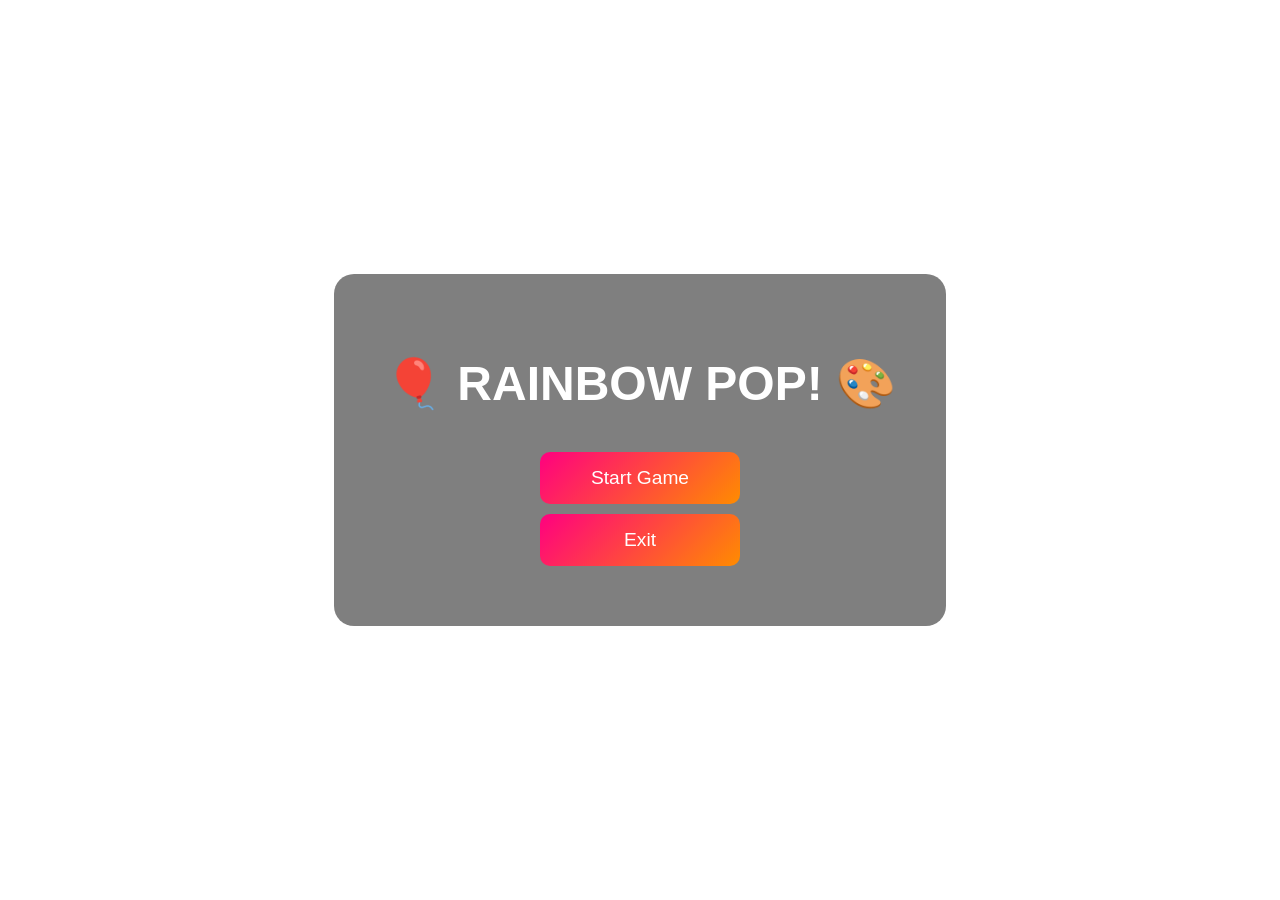
==== index.html @ 8dc9bf97 "Add files via upload" ====
<!DOCTYPE html>
<html lang="en">
<head>
  <meta charset="UTF-8" />
  <meta name="viewport" content="width=device-width, initial-scale=1.0" />
  <title>Color Pop Challenge</title>
  <link rel="stylesheet" href="style.css" />
</head>
<body class="start-screen">
  <div class="overlay">
    <h1 class="game-title">🎈 RAINBOW POP! 🎨</h1>
    <div class="menu-buttons">
      <button onclick="startGame()">Start Game</button>
      <button onclick="exitGame()">Exit</button>
    </div>
  </div>

  <script>
    function startGame() {
      window.location.href = "game.html";
    }

    function viewBadges() {
      alert("🏅 Badges will appear after you play and score high!");
    }

    function exitGame() {
      if (confirm("Are you sure you want to exit the game?")) {
        window.close();
      }
    }
    
  </script>
  
</body>
</html>
---- style.css ----
/* 🌈 Common styling */
body {
  margin: 0;
  font-family: "Poppins", sans-serif;
  overflow: hidden;
  color: #fff;
  text-align: center;
}

/* 🎬 Start Screen */
.start-screen {
  background: url('https://i.pinimg.com/1200x/9a/c0/93/9ac09338b93d418781ed61ff8503d5a9.jpg') center/cover no-repeat;
  height: 100vh;
  display: flex;
  justify-content: center;
  align-items: center;
}

.overlay {
  background: rgba(0, 0, 0, 0.5);
  padding: 50px;
  border-radius: 20px;
}

.game-title {
  font-size: 3em;
  margin-bottom: 40px;
}

.menu-buttons button {
  display: block;
  width: 200px;
  margin: 10px auto;
  padding: 15px;
  font-size: 1.2em;
  border: none;
  border-radius: 10px;
  background: linear-gradient(135deg, #ff0080, #ff8c00);
  color: #fff;
  cursor: pointer;
  transition: 0.3s;
}

.menu-buttons button:hover {
  transform: scale(1.1);
}

/* 🕹️ Game Screen */
.game-screen {
  background: linear-gradient(180deg, #b3ecff, #e6f7ff);
  height: 100vh;
  overflow: hidden;
}

.top-bar {
  display: flex;
  justify-content: space-between;
  padding: 15px 30px;
  font-size: 1.5em;
  color: #222;
}

#viewBadgesBtn {
  background: #ffcc00;
  padding: 10px 20px;
  border-radius: 12px;
  cursor: pointer;
  font-weight: bold;
}

#viewBadgesBtn:hover {
  background: #ffaa00;
}

#targetColor {
  margin-top: 20px;
  font-size: 2em;
  color: #444;
}

#balloonContainer {
  position: relative;
  height: 70vh;
  display: flex;
  flex-wrap: wrap;
  justify-content: center;
  align-items: flex-end;
  gap: 15px;
  padding: 20px;
}

.balloon {
  width: 60px;
  height: 80px;
  border-radius: 50% 50% 45% 45%;
  position: absolute;
  cursor: pointer;
  box-shadow: inset -6px -8px 12px rgba(0, 0, 0, 0.2),
              inset 6px 8px 12px rgba(255, 255, 255, 0.5),
              0 4px 8px rgba(0, 0, 0, 0.3);
  transition: transform 0.2s ease, opacity 0.2s ease;
}

/* When you hover — balloon stretches a little */
.balloon:hover {
  transform: scale(1.1);
}

/* 🎈 Small reflective highlight to give “shine” */
.balloon::before {
  content: "";
  position: absolute;
  top: 15%;
  left: 25%;
  width: 15px;
  height: 25px;
  background: rgba(255, 255, 255, 0.6);
  border-radius: 50%;
  filter: blur(1px);
}

/* 🎀 String at bottom of balloon */
.balloon::after {
  content: "";
  position: absolute;
  bottom: -20px;
  left: 50%;
  width: 2px;
  height: 25px;
  background: rgba(80, 80, 80, 0.6);
  transform: translateX(-50%);
}

/* 💨 Gentle floating animation */
@keyframes floaty {
  0% { transform: translateY(0) rotate(0deg); }
  50% { transform: translateY(-6px) rotate(1deg); }
  100% { transform: translateY(0) rotate(0deg); }
}
.balloon {
  animation: floaty 2.5s ease-in-out infinite;
}

/* 🧮 Score board */
#scoreBoard {
  position: absolute;
  bottom: 10px;
  left: 20px;
  font-size: 1.4em;
  color: #333;
}

#exitBtn {
  background: #ff4d4d;
  color: white;
  border: none;
  padding: 10px 20px;
  margin-top: 10px;
  border-radius: 10px;
  cursor: pointer;
}

#exitBtn:hover {
  background: #cc0000;
}

/* ⏳ Loading Screen */
.loading {
  display: none;
  position: absolute;
  inset: 0;
  background: rgba(255,255,255,0.8);
  color: #333;
  font-size: 2em;
  align-items: center;
  justify-content: center;
}
#timerContainer {
  width: 100%;
  height: 10px;
  background: #ddd;
  border-radius: 10px;
  overflow: hidden;
  margin-top: 10px;
}

#timerBar {
  width: 100%;
  height: 100%;
  background: linear-gradient(90deg, #4caf50, #81c784);
  border-radius: 10px;
}
.twist-flash {
  background-color: rgba(255, 0, 0, 0.1);
  transition: background-color 0.5s ease;
}
@keyframes pulse {
  0% { transform: scale(1); }
  50% { transform: scale(1.1); }
  100% { transform: scale(1); }
}

.balloon.low-left {
  animation: pulse 0.5s infinite;
  box-shadow: 0 0 8px 2px gold;
}
.balloon.pop {
  animation: pop 0.3s forwards;
}

@keyframes pop {
  0% { transform: scale(1); opacity: 1; }
  100% { transform: scale(1.6); opacity: 0; }
}
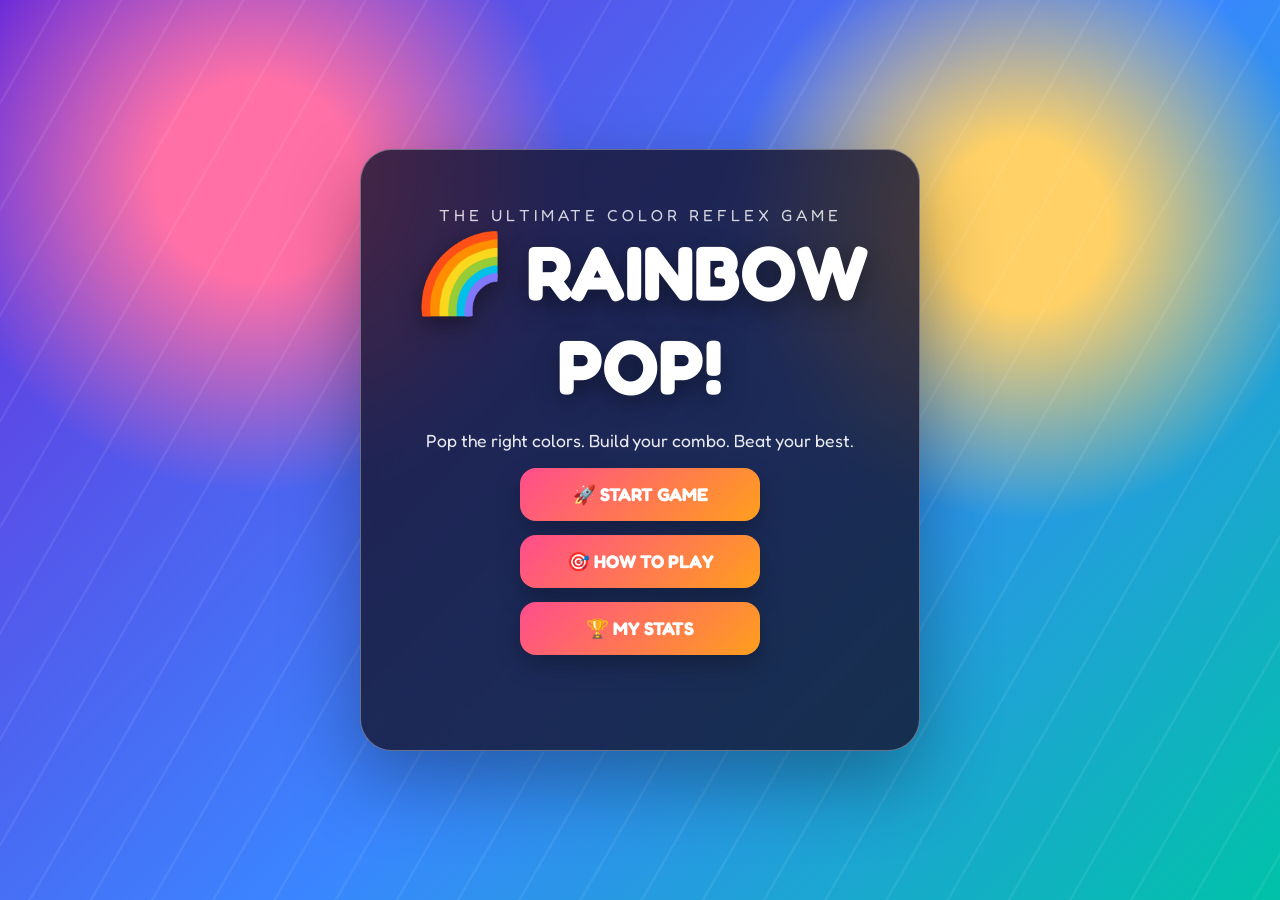
==== commit d80cc4b4: "Improve Rainbow Pop start screen and player stats" ====
--- a/index.html
+++ b/index.html
@@ -1,36 +1,27 @@
-<!DOCTYPE html>
-<html lang="en">
-<head>
-  <meta charset="UTF-8" />
-  <meta name="viewport" content="width=device-width, initial-scale=1.0" />
-  <title>Color Pop Challenge</title>
-  <link rel="stylesheet" href="style.css" />
-</head>
-<body class="start-screen">
-  <div class="overlay">
-    <h1 class="game-title">🎈 RAINBOW POP! 🎨</h1>
-    <div class="menu-buttons">
-      <button onclick="startGame()">Start Game</button>
-      <button onclick="exitGame()">Exit</button>
-    </div>
-  </div>
-
-  <script>
-    function startGame() {
-      window.location.href = "game.html";
-    }
-
-    function viewBadges() {
-      alert("🏅 Badges will appear after you play and score high!");
-    }
-
-    function exitGame() {
-      if (confirm("Are you sure you want to exit the game?")) {
-        window.close();
-      }
-    }
-    
-  </script>
-  
-</body>
-</html>
+<!DOCTYPE html>
+<html lang="en">
+<head>
+  <meta charset="UTF-8" />
+  <meta name="viewport" content="width=device-width, initial-scale=1.0" />
+  <title>Rainbow Pop — Color Challenge</title>
+  <link rel="stylesheet" href="style.css" />
+</head>
+<body class="start-screen">
+  <div class="overlay">
+    <div style="font-size:1rem;letter-spacing:4px;opacity:.8">THE ULTIMATE COLOR REFLEX GAME</div>
+    <h1 class="game-title">🌈 RAINBOW POP!</h1>
+    <p style="font-size:1.1rem;opacity:.9">Pop the right colors. Build your combo. Beat your best.</p>
+    <div class="menu-buttons">
+      <button onclick="startGame()">🚀 START GAME</button>
+      <button onclick="showHowToPlay()">🎯 HOW TO PLAY</button>
+      <button onclick="showStats()">🏆 MY STATS</button>
+    </div>
+    <div id="homeInfo" style="min-height:24px;margin-top:16px;opacity:.85"></div>
+  </div>
+  <script>
+    function startGame(){ window.location.href='game.html'; }
+    function showHowToPlay(){ document.getElementById('homeInfo').textContent='🎈 Pop only the target color • ❤️ 3 lives • 🔥 Build streaks • ⚡ Use power-ups • 🚀 Survive harder levels!'; }
+    function showStats(){ const score=localStorage.getItem('rainbowPopHighScore')||0; const badges=JSON.parse(localStorage.getItem('rainbowPopBadges')||'[]').length; document.getElementById('homeInfo').textContent=`🏆 Best Score: ${score}  •  🏅 Badges: ${badges}`; }
+  </script>
+</body>
+</html>
--- a/style.css
+++ b/style.css
@@ -1,214 +1,65 @@
-/* 🌈 Common styling */
-body {
-  margin: 0;
-  font-family: "Poppins", sans-serif;
-  overflow: hidden;
-  color: #fff;
-  text-align: center;
-}
-
-/* 🎬 Start Screen */
-.start-screen {
-  background: url('https://i.pinimg.com/1200x/9a/c0/93/9ac09338b93d418781ed61ff8503d5a9.jpg') center/cover no-repeat;
-  height: 100vh;
-  display: flex;
-  justify-content: center;
-  align-items: center;
-}
-
-.overlay {
-  background: rgba(0, 0, 0, 0.5);
-  padding: 50px;
-  border-radius: 20px;
-}
-
-.game-title {
-  font-size: 3em;
-  margin-bottom: 40px;
-}
-
-.menu-buttons button {
-  display: block;
-  width: 200px;
-  margin: 10px auto;
-  padding: 15px;
-  font-size: 1.2em;
-  border: none;
-  border-radius: 10px;
-  background: linear-gradient(135deg, #ff0080, #ff8c00);
-  color: #fff;
-  cursor: pointer;
-  transition: 0.3s;
-}
-
-.menu-buttons button:hover {
-  transform: scale(1.1);
-}
-
-/* 🕹️ Game Screen */
-.game-screen {
-  background: linear-gradient(180deg, #b3ecff, #e6f7ff);
-  height: 100vh;
-  overflow: hidden;
-}
-
-.top-bar {
-  display: flex;
-  justify-content: space-between;
-  padding: 15px 30px;
-  font-size: 1.5em;
-  color: #222;
-}
-
-#viewBadgesBtn {
-  background: #ffcc00;
-  padding: 10px 20px;
-  border-radius: 12px;
-  cursor: pointer;
-  font-weight: bold;
-}
-
-#viewBadgesBtn:hover {
-  background: #ffaa00;
-}
-
-#targetColor {
-  margin-top: 20px;
-  font-size: 2em;
-  color: #444;
-}
-
-#balloonContainer {
-  position: relative;
-  height: 70vh;
-  display: flex;
-  flex-wrap: wrap;
-  justify-content: center;
-  align-items: flex-end;
-  gap: 15px;
-  padding: 20px;
-}
-
-.balloon {
-  width: 60px;
-  height: 80px;
-  border-radius: 50% 50% 45% 45%;
-  position: absolute;
-  cursor: pointer;
-  box-shadow: inset -6px -8px 12px rgba(0, 0, 0, 0.2),
-              inset 6px 8px 12px rgba(255, 255, 255, 0.5),
-              0 4px 8px rgba(0, 0, 0, 0.3);
-  transition: transform 0.2s ease, opacity 0.2s ease;
-}
-
-/* When you hover — balloon stretches a little */
-.balloon:hover {
-  transform: scale(1.1);
-}
-
-/* 🎈 Small reflective highlight to give “shine” */
-.balloon::before {
-  content: "";
-  position: absolute;
-  top: 15%;
-  left: 25%;
-  width: 15px;
-  height: 25px;
-  background: rgba(255, 255, 255, 0.6);
-  border-radius: 50%;
-  filter: blur(1px);
-}
-
-/* 🎀 String at bottom of balloon */
-.balloon::after {
-  content: "";
-  position: absolute;
-  bottom: -20px;
-  left: 50%;
-  width: 2px;
-  height: 25px;
-  background: rgba(80, 80, 80, 0.6);
-  transform: translateX(-50%);
-}
-
-/* 💨 Gentle floating animation */
-@keyframes floaty {
-  0% { transform: translateY(0) rotate(0deg); }
-  50% { transform: translateY(-6px) rotate(1deg); }
-  100% { transform: translateY(0) rotate(0deg); }
-}
-.balloon {
-  animation: floaty 2.5s ease-in-out infinite;
-}
-
-/* 🧮 Score board */
-#scoreBoard {
-  position: absolute;
-  bottom: 10px;
-  left: 20px;
-  font-size: 1.4em;
-  color: #333;
-}
-
-#exitBtn {
-  background: #ff4d4d;
-  color: white;
-  border: none;
-  padding: 10px 20px;
-  margin-top: 10px;
-  border-radius: 10px;
-  cursor: pointer;
-}
-
-#exitBtn:hover {
-  background: #cc0000;
-}
-
-/* ⏳ Loading Screen */
-.loading {
-  display: none;
-  position: absolute;
-  inset: 0;
-  background: rgba(255,255,255,0.8);
-  color: #333;
-  font-size: 2em;
-  align-items: center;
-  justify-content: center;
-}
-#timerContainer {
-  width: 100%;
-  height: 10px;
-  background: #ddd;
-  border-radius: 10px;
-  overflow: hidden;
-  margin-top: 10px;
-}
-
-#timerBar {
-  width: 100%;
-  height: 100%;
-  background: linear-gradient(90deg, #4caf50, #81c784);
-  border-radius: 10px;
-}
-.twist-flash {
-  background-color: rgba(255, 0, 0, 0.1);
-  transition: background-color 0.5s ease;
-}
-@keyframes pulse {
-  0% { transform: scale(1); }
-  50% { transform: scale(1.1); }
-  100% { transform: scale(1); }
-}
-
-.balloon.low-left {
-  animation: pulse 0.5s infinite;
-  box-shadow: 0 0 8px 2px gold;
-}
-.balloon.pop {
-  animation: pop 0.3s forwards;
-}
-
-@keyframes pop {
-  0% { transform: scale(1); opacity: 1; }
-  100% { transform: scale(1.6); opacity: 0; }
-}
+@import url('https://fonts.googleapis.com/css2?family=Fredoka:wght@400;500;600;700&display=swap');
+
+* { box-sizing: border-box; }
+body { margin: 0; font-family: 'Fredoka', sans-serif; overflow: hidden; color: #fff; text-align: center; }
+button { font: inherit; border: 0; cursor: pointer; }
+
+.start-screen { min-height: 100vh; display: grid; place-items: center; background: radial-gradient(circle at 20% 20%, #ff70a6 0 8%, transparent 25%), radial-gradient(circle at 80% 25%, #ffd166 0 7%, transparent 24%), linear-gradient(135deg,#6c2bd9,#3a86ff 55%,#00c2a8); position: relative; }
+.start-screen::before { content:''; position:absolute; inset:0; background: repeating-linear-gradient(120deg,transparent 0 50px,#ffffff12 51px 53px); animation: drift 12s linear infinite; }
+.overlay { position:relative; z-index:1; width:min(92%,560px); padding:55px 35px; border:1px solid #ffffff55; border-radius:32px; background:#15132dcc; backdrop-filter:blur(18px); box-shadow:0 30px 80px #0005; }
+.game-title { font-size:clamp(2.5rem,8vw,4.8rem); margin:0 0 12px; text-shadow:0 8px 25px #0006; animation:bob 2s ease-in-out infinite; }
+.menu-buttons button { display:block; width:240px; margin:14px auto; padding:15px 22px; border-radius:16px; background:linear-gradient(135deg,#ff4d8d,#ff9f1c); color:white; font-weight:700; font-size:1.15rem; box-shadow:0 10px 25px #0004; transition:.2s; }
+.menu-buttons button:hover { transform:translateY(-4px) scale(1.03); box-shadow:0 16px 30px #0005; }
+
+.game-screen { min-height:100vh; background:radial-gradient(circle at 50% 110%,#fff5c8,#c9f7ff 45%,#9c8cff); position:relative; }
+.game-screen::before { content:''; position:absolute; inset:0; pointer-events:none; background:linear-gradient(115deg,#ffffff25 1px,transparent 1px); background-size:45px 45px; opacity:.35; }
+.top-bar { position:relative; z-index:3; display:flex; justify-content:space-between; gap:12px; padding:14px 18px; flex-wrap:wrap; }
+.hud-group { display:flex; gap:8px; align-items:center; }
+.hud-pill,.gold-btn,.icon-btn { background:#18152ddd; color:#fff; border:1px solid #ffffff2a; border-radius:14px; padding:9px 13px; box-shadow:0 8px 20px #0002; font-weight:600; }
+.gold-btn { background:linear-gradient(135deg,#ffd166,#ff9f1c); color:#402000; }
+.icon-btn { min-width:44px; }
+
+.challenge-panel { position:relative; z-index:2; width:min(92%,680px); margin:0 auto; padding:8px 18px 0; }
+.round-label { font-size:.8rem; letter-spacing:3px; color:#30255d; font-weight:700; }
+#targetColor { margin:4px 0 0; font-size:clamp(2rem,6vw,3.4rem); text-shadow:0 4px 12px #0002; transition:.2s; }
+#targetColor.trick { animation:trick .65s infinite alternate; }
+#challengeText { margin:2px 0 9px; color:#342c62; font-weight:500; }
+#timerContainer { height:12px; background:#ffffff99; border-radius:99px; overflow:hidden; box-shadow:inset 0 2px 5px #0002; }
+#timerBar { width:100%; height:100%; border-radius:99px; background:linear-gradient(90deg,#20c997,#3a86ff,#9b5de5); transition:width .1s linear; }
+#timerContainer.danger #timerBar { background:linear-gradient(90deg,#ff4d6d,#ff9f1c); }
+
+#balloonContainer { position:absolute; inset:175px 0 80px; overflow:hidden; z-index:1; }
+.balloon { position:absolute; width:clamp(46px,7vw,70px); aspect-ratio:.78; border-radius:50% 50% 45% 45%; box-shadow:inset -8px -10px 15px #0003,inset 8px 8px 15px #fff7,0 7px 15px #0003; transition:.16s; animation:float 2.6s ease-in-out infinite; }
+.balloon::before { content:''; position:absolute; width:15px; height:27px; left:20%; top:12%; border-radius:50%; background:#fff9; transform:rotate(25deg); }
+.balloon::after { content:''; position:absolute; width:2px; height:25px; left:50%; bottom:-22px; background:#5558; }
+.balloon:hover { transform:scale(1.13) rotate(-3deg); }
+.balloon.popped { animation:pop .22s forwards; pointer-events:none; }
+.balloon.wrong { filter:grayscale(.7); }
+.balloon.shake { animation:shake .35s; }
+
+.powerup-bar { position:absolute; z-index:4; bottom:13px; left:50%; transform:translateX(-50%); display:flex; gap:8px; }
+.power-btn { padding:9px 12px; border-radius:13px; background:#18152ddd; color:white; border:1px solid #ffffff2a; box-shadow:0 7px 18px #0003; }
+.power-btn:hover { transform:translateY(-2px); }
+.toast { position:fixed; z-index:20; top:18%; left:50%; transform:translate(-50%,-20px) scale(.9); opacity:0; pointer-events:none; padding:12px 20px; border-radius:18px; background:#17142eea; box-shadow:0 12px 30px #0004; transition:.25s; font-weight:700; }
+.toast.show { opacity:1; transform:translate(-50%,0) scale(1); }
+.toast.good,.toast.level { border:1px solid #20c997; }.toast.bad { border:1px solid #ff4d6d; }.toast.badge { border:1px solid #ffd166; }
+
+.modal { position:fixed; z-index:30; inset:0; display:grid; place-items:center; background:#09051a99; backdrop-filter:blur(8px); }
+.hidden { display:none; }
+.modal-card { width:min(90%,430px); padding:30px; border-radius:28px; background:#19152df5; border:1px solid #ffffff25; box-shadow:0 30px 80px #0007; }
+.modal-card h2 { font-size:2rem; margin-top:0; }
+.modal-card button { width:100%; margin:7px 0; padding:13px; border-radius:14px; background:linear-gradient(135deg,#ff4d8d,#9b5de5); color:white; font-weight:700; }
+.modal-card .secondary-btn { background:#ffffff18; }
+.result-emoji { font-size:3rem; }.result-grid { display:grid; grid-template-columns:repeat(3,1fr); gap:8px; margin:20px 0; }.result-grid div { background:#ffffff10; border-radius:14px; padding:12px 5px; }.result-grid span,.result-grid strong { display:block; }.result-grid span { font-size:.75rem; color:#bbb; }.result-grid strong { font-size:1.5rem; margin-top:4px; }
+.loading { position:fixed; z-index:40; inset:0; display:flex; align-items:center; justify-content:center; background:#111027f2; color:white; font-size:2rem; }
+.particle { position:fixed; z-index:50; width:9px; height:9px; border-radius:50%; pointer-events:none; animation:particle .6s ease-out forwards; }
+
+@keyframes float { 0%,100%{transform:translateY(0) rotate(-1deg)}50%{transform:translateY(-10px) rotate(2deg)} }
+@keyframes pop { to{transform:scale(1.8) rotate(20deg);opacity:0} }
+@keyframes particle { to{transform:translate(var(--dx),var(--dy)) scale(0);opacity:0} }
+@keyframes shake { 25%{transform:translateX(-7px)}50%{transform:translateX(7px)}75%{transform:translateX(-4px)} }
+@keyframes trick { from{transform:scale(1)}to{transform:scale(1.04) rotate(-1deg)} }
+@keyframes bob { 50%{transform:translateY(-8px)} }
+@keyframes drift { to{background-position:300px 300px} }
+
+@media(max-width:650px){ .top-bar{padding:9px}.hud-pill{padding:7px 9px;font-size:.85rem}.gold-btn{display:none} #balloonContainer{inset:165px 0 85px}.powerup-bar{width:96%;justify-content:center}.power-btn{font-size:.75rem;padding:8px 9px}.challenge-panel{padding-top:0} }
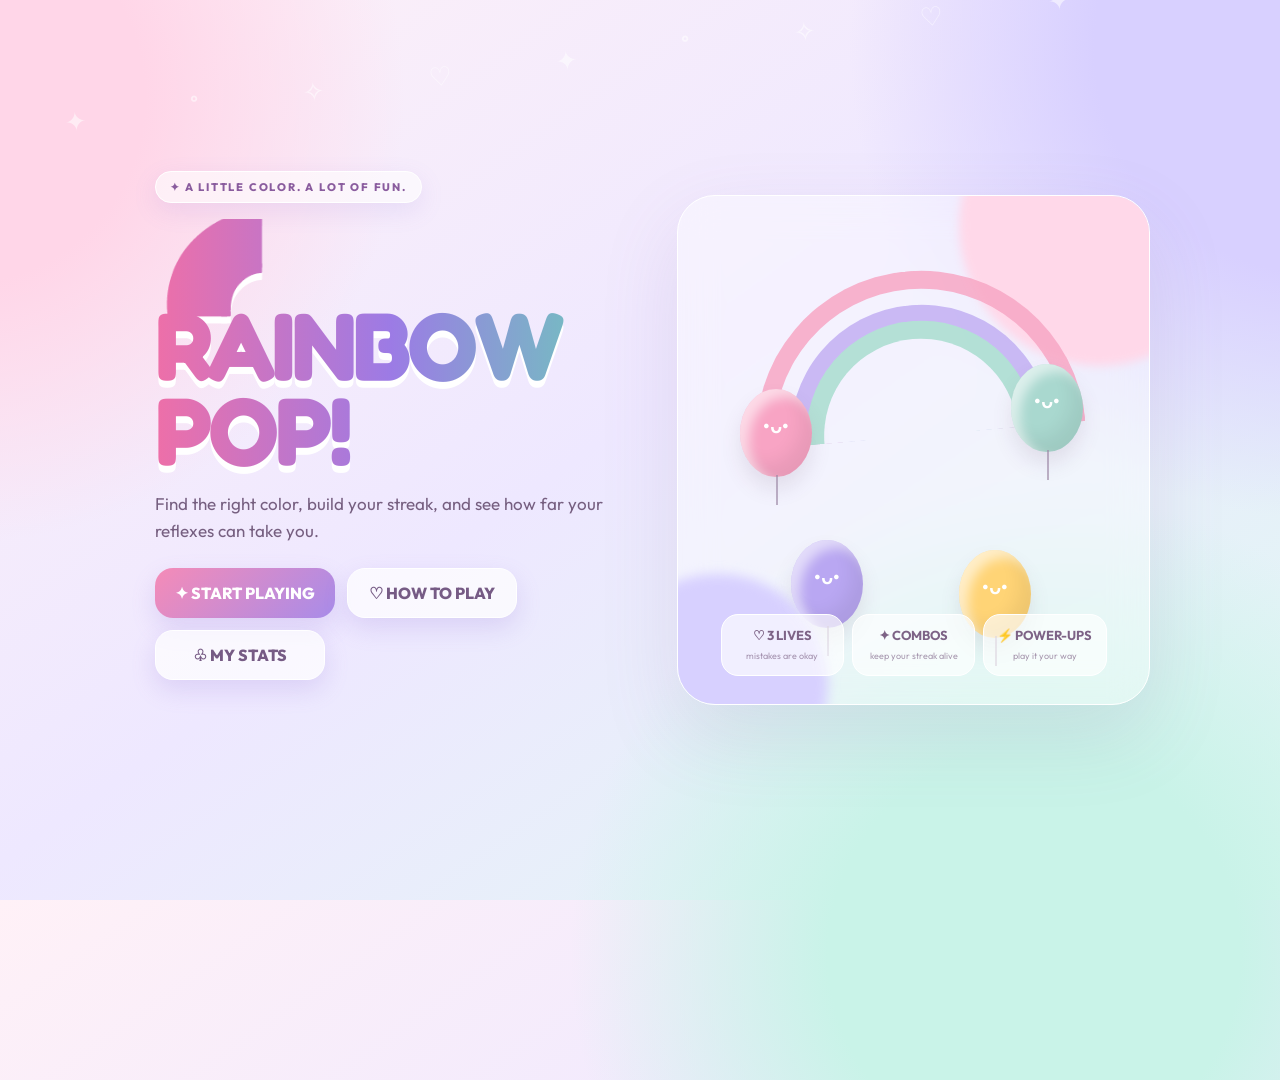
==== commit 43726fcd: "Create polished cute modern Rainbow Pop home page" ====
--- a/index.html
+++ b/index.html
@@ -1,27 +1 @@
-<!DOCTYPE html>
-<html lang="en">
-<head>
-  <meta charset="UTF-8" />
-  <meta name="viewport" content="width=device-width, initial-scale=1.0" />
-  <title>Rainbow Pop — Color Challenge</title>
-  <link rel="stylesheet" href="style.css" />
-</head>
-<body class="start-screen">
-  <div class="overlay">
-    <div style="font-size:1rem;letter-spacing:4px;opacity:.8">THE ULTIMATE COLOR REFLEX GAME</div>
-    <h1 class="game-title">🌈 RAINBOW POP!</h1>
-    <p style="font-size:1.1rem;opacity:.9">Pop the right colors. Build your combo. Beat your best.</p>
-    <div class="menu-buttons">
-      <button onclick="startGame()">🚀 START GAME</button>
-      <button onclick="showHowToPlay()">🎯 HOW TO PLAY</button>
-      <button onclick="showStats()">🏆 MY STATS</button>
-    </div>
-    <div id="homeInfo" style="min-height:24px;margin-top:16px;opacity:.85"></div>
-  </div>
-  <script>
-    function startGame(){ window.location.href='game.html'; }
-    function showHowToPlay(){ document.getElementById('homeInfo').textContent='🎈 Pop only the target color • ❤️ 3 lives • 🔥 Build streaks • ⚡ Use power-ups • 🚀 Survive harder levels!'; }
-    function showStats(){ const score=localStorage.getItem('rainbowPopHighScore')||0; const badges=JSON.parse(localStorage.getItem('rainbowPopBadges')||'[]').length; document.getElementById('homeInfo').textContent=`🏆 Best Score: ${score}  •  🏅 Badges: ${badges}`; }
-  </script>
-</body>
-</html>
+<!DOCTYPE html><html lang="en"><head><meta charset="UTF-8"><meta name="viewport" content="width=device-width,initial-scale=1.0"><meta name="theme-color" content="#f58bb7"><title>Rainbow Pop — Color Challenge</title><link rel="stylesheet" href="style.css?v=6"></head><body class="start-screen"><div class="home-shell"><section class="home-copy"><div class="eyebrow">✦ A LITTLE COLOR. A LOT OF FUN.</div><h1 class="game-title">🌈<br>RAINBOW<br>POP!</h1><p>Find the right color, build your streak, and see how far your reflexes can take you.</p><div class="home-buttons"><button class="primary-home" onclick="startGame()">✦ START PLAYING</button><button class="soft-home" onclick="showHowToPlay()">♡ HOW TO PLAY</button><button class="soft-home" onclick="showStats()">♧ MY STATS</button></div><div id="homeInfo" class="home-info"></div></section><section class="home-card" aria-label="Rainbow Pop preview"><div class="rainbow-arc"></div><div class="cute-balloon b1"></div><div class="cute-balloon b2"></div><div class="cute-balloon b3"></div><div class="cute-balloon b4"></div><div class="home-feature"><div class="feature"><strong>♡ 3 LIVES</strong><span>mistakes are okay</span></div><div class="feature"><strong>✦ COMBOS</strong><span>keep your streak alive</span></div><div class="feature"><strong>⚡ POWER-UPS</strong><span>play it your way</span></div></div></section></div><script>function startGame(){window.location.href='game.html'}function showHowToPlay(){document.getElementById('homeInfo').textContent='🎈 Pop only the target color • ❤️ You have 3 lives • 🔥 Build combos • ⚡ Save power-ups for tricky rounds • ⏱️ The pace starts gentle and gets harder.'}function showStats(){const score=localStorage.getItem('rainbowPopHighScore')||0;const badges=JSON.parse(localStorage.getItem('rainbowPopBadges')||'[]').length;document.getElementById('homeInfo').textContent=`✦ Best score ${score}  •  🏅 ${badges} badge${badges===1?'':'s'} unlocked`}</script></body></html>
--- a/style.css
+++ b/style.css
@@ -1,65 +1,12 @@
-@import url('https://fonts.googleapis.com/css2?family=Fredoka:wght@400;500;600;700&display=swap');
-
-* { box-sizing: border-box; }
-body { margin: 0; font-family: 'Fredoka', sans-serif; overflow: hidden; color: #fff; text-align: center; }
-button { font: inherit; border: 0; cursor: pointer; }
-
-.start-screen { min-height: 100vh; display: grid; place-items: center; background: radial-gradient(circle at 20% 20%, #ff70a6 0 8%, transparent 25%), radial-gradient(circle at 80% 25%, #ffd166 0 7%, transparent 24%), linear-gradient(135deg,#6c2bd9,#3a86ff 55%,#00c2a8); position: relative; }
-.start-screen::before { content:''; position:absolute; inset:0; background: repeating-linear-gradient(120deg,transparent 0 50px,#ffffff12 51px 53px); animation: drift 12s linear infinite; }
-.overlay { position:relative; z-index:1; width:min(92%,560px); padding:55px 35px; border:1px solid #ffffff55; border-radius:32px; background:#15132dcc; backdrop-filter:blur(18px); box-shadow:0 30px 80px #0005; }
-.game-title { font-size:clamp(2.5rem,8vw,4.8rem); margin:0 0 12px; text-shadow:0 8px 25px #0006; animation:bob 2s ease-in-out infinite; }
-.menu-buttons button { display:block; width:240px; margin:14px auto; padding:15px 22px; border-radius:16px; background:linear-gradient(135deg,#ff4d8d,#ff9f1c); color:white; font-weight:700; font-size:1.15rem; box-shadow:0 10px 25px #0004; transition:.2s; }
-.menu-buttons button:hover { transform:translateY(-4px) scale(1.03); box-shadow:0 16px 30px #0005; }
-
-.game-screen { min-height:100vh; background:radial-gradient(circle at 50% 110%,#fff5c8,#c9f7ff 45%,#9c8cff); position:relative; }
-.game-screen::before { content:''; position:absolute; inset:0; pointer-events:none; background:linear-gradient(115deg,#ffffff25 1px,transparent 1px); background-size:45px 45px; opacity:.35; }
-.top-bar { position:relative; z-index:3; display:flex; justify-content:space-between; gap:12px; padding:14px 18px; flex-wrap:wrap; }
-.hud-group { display:flex; gap:8px; align-items:center; }
-.hud-pill,.gold-btn,.icon-btn { background:#18152ddd; color:#fff; border:1px solid #ffffff2a; border-radius:14px; padding:9px 13px; box-shadow:0 8px 20px #0002; font-weight:600; }
-.gold-btn { background:linear-gradient(135deg,#ffd166,#ff9f1c); color:#402000; }
-.icon-btn { min-width:44px; }
-
-.challenge-panel { position:relative; z-index:2; width:min(92%,680px); margin:0 auto; padding:8px 18px 0; }
-.round-label { font-size:.8rem; letter-spacing:3px; color:#30255d; font-weight:700; }
-#targetColor { margin:4px 0 0; font-size:clamp(2rem,6vw,3.4rem); text-shadow:0 4px 12px #0002; transition:.2s; }
-#targetColor.trick { animation:trick .65s infinite alternate; }
-#challengeText { margin:2px 0 9px; color:#342c62; font-weight:500; }
-#timerContainer { height:12px; background:#ffffff99; border-radius:99px; overflow:hidden; box-shadow:inset 0 2px 5px #0002; }
-#timerBar { width:100%; height:100%; border-radius:99px; background:linear-gradient(90deg,#20c997,#3a86ff,#9b5de5); transition:width .1s linear; }
-#timerContainer.danger #timerBar { background:linear-gradient(90deg,#ff4d6d,#ff9f1c); }
-
-#balloonContainer { position:absolute; inset:175px 0 80px; overflow:hidden; z-index:1; }
-.balloon { position:absolute; width:clamp(46px,7vw,70px); aspect-ratio:.78; border-radius:50% 50% 45% 45%; box-shadow:inset -8px -10px 15px #0003,inset 8px 8px 15px #fff7,0 7px 15px #0003; transition:.16s; animation:float 2.6s ease-in-out infinite; }
-.balloon::before { content:''; position:absolute; width:15px; height:27px; left:20%; top:12%; border-radius:50%; background:#fff9; transform:rotate(25deg); }
-.balloon::after { content:''; position:absolute; width:2px; height:25px; left:50%; bottom:-22px; background:#5558; }
-.balloon:hover { transform:scale(1.13) rotate(-3deg); }
-.balloon.popped { animation:pop .22s forwards; pointer-events:none; }
-.balloon.wrong { filter:grayscale(.7); }
-.balloon.shake { animation:shake .35s; }
-
-.powerup-bar { position:absolute; z-index:4; bottom:13px; left:50%; transform:translateX(-50%); display:flex; gap:8px; }
-.power-btn { padding:9px 12px; border-radius:13px; background:#18152ddd; color:white; border:1px solid #ffffff2a; box-shadow:0 7px 18px #0003; }
-.power-btn:hover { transform:translateY(-2px); }
-.toast { position:fixed; z-index:20; top:18%; left:50%; transform:translate(-50%,-20px) scale(.9); opacity:0; pointer-events:none; padding:12px 20px; border-radius:18px; background:#17142eea; box-shadow:0 12px 30px #0004; transition:.25s; font-weight:700; }
-.toast.show { opacity:1; transform:translate(-50%,0) scale(1); }
-.toast.good,.toast.level { border:1px solid #20c997; }.toast.bad { border:1px solid #ff4d6d; }.toast.badge { border:1px solid #ffd166; }
-
-.modal { position:fixed; z-index:30; inset:0; display:grid; place-items:center; background:#09051a99; backdrop-filter:blur(8px); }
-.hidden { display:none; }
-.modal-card { width:min(90%,430px); padding:30px; border-radius:28px; background:#19152df5; border:1px solid #ffffff25; box-shadow:0 30px 80px #0007; }
-.modal-card h2 { font-size:2rem; margin-top:0; }
-.modal-card button { width:100%; margin:7px 0; padding:13px; border-radius:14px; background:linear-gradient(135deg,#ff4d8d,#9b5de5); color:white; font-weight:700; }
-.modal-card .secondary-btn { background:#ffffff18; }
-.result-emoji { font-size:3rem; }.result-grid { display:grid; grid-template-columns:repeat(3,1fr); gap:8px; margin:20px 0; }.result-grid div { background:#ffffff10; border-radius:14px; padding:12px 5px; }.result-grid span,.result-grid strong { display:block; }.result-grid span { font-size:.75rem; color:#bbb; }.result-grid strong { font-size:1.5rem; margin-top:4px; }
-.loading { position:fixed; z-index:40; inset:0; display:flex; align-items:center; justify-content:center; background:#111027f2; color:white; font-size:2rem; }
-.particle { position:fixed; z-index:50; width:9px; height:9px; border-radius:50%; pointer-events:none; animation:particle .6s ease-out forwards; }
-
-@keyframes float { 0%,100%{transform:translateY(0) rotate(-1deg)}50%{transform:translateY(-10px) rotate(2deg)} }
-@keyframes pop { to{transform:scale(1.8) rotate(20deg);opacity:0} }
-@keyframes particle { to{transform:translate(var(--dx),var(--dy)) scale(0);opacity:0} }
-@keyframes shake { 25%{transform:translateX(-7px)}50%{transform:translateX(7px)}75%{transform:translateX(-4px)} }
-@keyframes trick { from{transform:scale(1)}to{transform:scale(1.04) rotate(-1deg)} }
-@keyframes bob { 50%{transform:translateY(-8px)} }
-@keyframes drift { to{background-position:300px 300px} }
-
-@media(max-width:650px){ .top-bar{padding:9px}.hud-pill{padding:7px 9px;font-size:.85rem}.gold-btn{display:none} #balloonContainer{inset:165px 0 85px}.powerup-bar{width:96%;justify-content:center}.power-btn{font-size:.75rem;padding:8px 9px}.challenge-panel{padding-top:0} }
+@import url('https://fonts.googleapis.com/css2?family=Fredoka:wght@400;500;600;700&family=Outfit:wght@400;500;600;700;800&display=swap');
+*{box-sizing:border-box} :root{--ink:#40234f;--pink:#f58bb7;--lav:#b8a7ff;--purple:#8f73d8;--gold:#f6c86b;--mint:#9fe3d1}body{margin:0;font-family:'Outfit',sans-serif;color:var(--ink);overflow:hidden;text-align:center}button{font:inherit;border:0;cursor:pointer}
+/* CUTE + MODERN HOME */
+.start-screen{min-height:100vh;position:relative;display:grid;place-items:center;overflow:hidden;background:linear-gradient(145deg,#fff1f7,#eee8ff 48%,#dff8f3)}.start-screen:before{content:'';position:absolute;inset:-20%;background:radial-gradient(circle at 12% 22%,#ffd6e8 0 10%,transparent 24%),radial-gradient(circle at 88% 18%,#d8d0ff 0 12%,transparent 25%),radial-gradient(circle at 72% 90%,#c9f3e8 0 12%,transparent 27%);animation:homeDrift 12s ease-in-out infinite alternate}.start-screen:after{content:'✦   ˚   ✧      ♡       ✦    ˚        ✧       ♡    ✦';position:absolute;inset:0;color:#fff;font-size:26px;letter-spacing:50px;line-height:110px;opacity:.55;transform:rotate(-7deg);animation:sparkleMove 16s linear infinite}.home-shell{position:relative;z-index:2;width:min(1080px,94vw);min-height:650px;display:grid;grid-template-columns:1.05fr .95fr;align-items:center;gap:25px;padding:30px}.home-copy{text-align:left;padding:25px}.eyebrow{display:inline-flex;padding:8px 14px;border:1px solid #fff;border-radius:99px;background:#ffffff99;box-shadow:0 8px 25px #8f73d822;color:#8a5c9e;font-size:11px;font-weight:800;letter-spacing:1.8px}.game-title{font:700 clamp(58px,8vw,96px) Fredoka;margin:16px 0 8px;line-height:.88;letter-spacing:-3px;background:linear-gradient(90deg,#ee6fa8,#9c7be5,#6bcdb9);-webkit-background-clip:text;background-clip:text;color:transparent;filter:drop-shadow(0 7px 0 #fff);animation:titleFloat 3s ease-in-out infinite}.home-copy>p{max-width:500px;font-size:17px;line-height:1.6;color:#765f80;margin:18px 0 24px}.home-buttons{display:flex;flex-wrap:wrap;gap:12px}.home-buttons button{min-width:170px;padding:14px 20px;border-radius:18px;font-weight:800;transition:.25s;box-shadow:0 10px 25px #8f73d833}.primary-home{background:linear-gradient(135deg,#f58bb7,#a88ce9);color:#fff}.soft-home{background:#ffffffb8;color:#765b85;border:1px solid #fff}.home-buttons button:hover{transform:translateY(-5px) scale(1.02);box-shadow:0 16px 30px #8f73d844}.home-info{min-height:34px;margin-top:15px;color:#8a6d92;font-size:12px}.home-card{position:relative;min-height:510px;border:1px solid #fff;border-radius:38px;background:#ffffff65;backdrop-filter:blur(18px);box-shadow:0 30px 80px #85659d22;overflow:hidden}.home-card:before{content:'';position:absolute;width:280px;height:280px;border-radius:50%;background:#ffd8e9;filter:blur(5px);top:-110px;right:-90px}.home-card:after{content:'';position:absolute;width:220px;height:220px;border-radius:50%;background:#d7d0ff;filter:blur(6px);bottom:-90px;left:-70px}.rainbow-arc{position:absolute;width:330px;height:165px;border:18px solid #f7a7c5;border-bottom:0;border-radius:330px 330px 0 0;left:50%;top:75px;transform:translateX(-50%) rotate(-5deg);opacity:.85}.rainbow-arc:before,.rainbow-arc:after{content:'';position:absolute;border:18px solid #c2b0f3;border-bottom:0;border-radius:330px 330px 0 0;inset:16px 16px 0}.rainbow-arc:after{border-color:#a8ddcf;inset:32px 32px 0}.cute-balloon{position:absolute;width:72px;height:88px;border-radius:52%;box-shadow:inset 9px 8px 12px #fff9,inset -10px -12px 18px #0001,0 12px 20px #6f557322;animation:balloonFloat 3s ease-in-out infinite}.cute-balloon:before{content:'•ᴗ•';position:absolute;left:50%;top:42%;transform:translate(-50%,-50%);font-size:19px;color:#fff;font-weight:700}.cute-balloon:after{content:'';position:absolute;left:50%;bottom:-28px;width:2px;height:30px;background:#9f8ca9aa}.b1{background:#f8a4c4;left:13%;top:38%;animation-delay:-.4s}.b2{background:#a9d8cf;right:14%;top:33%;animation-delay:-1.2s}.b3{background:#b9a7f2;left:24%;bottom:15%;animation-delay:-1.8s}.b4{background:#ffd476;right:25%;bottom:13%;animation-delay:-2.4s}.home-feature{position:absolute;z-index:2;bottom:28px;left:50%;transform:translateX(-50%);width:82%;display:grid;grid-template-columns:repeat(3,1fr);gap:8px}.feature{padding:12px 8px;border-radius:17px;background:#ffffffa8;border:1px solid #fff;color:#7d6386}.feature strong{display:block;font-size:13px}.feature span{font-size:9px;opacity:.65}
+/* GAME */
+.game-screen{height:100vh;min-height:650px;position:relative;background:linear-gradient(145deg,#fff2f7,#eee8ff 48%,#dff7f0);isolation:isolate}.game-screen:before{content:'';position:absolute;inset:0;z-index:-3;background:radial-gradient(circle at 8% 75%,#ffd4e6 0 12%,transparent 30%),radial-gradient(circle at 94% 65%,#d5d0ff 0 13%,transparent 30%),radial-gradient(circle at 52% 0,#fff 0 8%,transparent 30%)}.aurora{position:absolute;width:34vw;height:34vw;border-radius:50%;filter:blur(65px);opacity:.35;z-index:-2;animation:drift 10s ease-in-out infinite alternate}.aurora-a{background:#f5a1c6;left:-12vw;top:30vh}.aurora-b{background:#a99be9;right:-12vw;bottom:-15vh;animation-delay:-4s}.stars{position:absolute;inset:0;z-index:-1;opacity:.35;background-image:radial-gradient(#fff 1px,transparent 1px),radial-gradient(#fff 1px,transparent 1px);background-size:70px 70px,110px 110px;background-position:0 0,30px 40px}.top-bar{height:72px;display:flex;align-items:center;justify-content:space-between;gap:10px;padding:9px 18px;background:#ffffff70;backdrop-filter:blur(18px);border-bottom:1px solid #fff;box-shadow:0 8px 30px #73567b18;position:relative;z-index:10}.brand{display:flex;align-items:center;gap:9px;color:#6d4d78;text-align:left;min-width:190px}.brand-orb{width:43px;height:43px;display:grid;place-items:center;border-radius:15px;background:#fff;border:1px solid #fff;box-shadow:0 8px 20px #9d76b933;font-size:23px}.brand strong{display:block;font:700 17px Fredoka}.brand small{font-size:8px;letter-spacing:2px;color:#a07eaa}.hud-group,.hud-actions{display:flex;align-items:center;gap:7px}.hud-pill{min-width:70px;height:48px;padding:5px 10px;border:1px solid #fff;border-radius:15px;background:#ffffff8f;color:#6f5278;display:grid;grid-template-columns:auto 1fr;grid-template-rows:16px 18px;column-gap:6px;align-items:center;box-shadow:0 7px 20px #7b587b12}.hud-pill span{grid-row:1/3;font-size:20px}.hud-pill small{font-size:7px;letter-spacing:1.2px;opacity:.6;text-align:left}.hud-pill strong{font-size:16px;text-align:left;line-height:14px}.hud-pill em{font-style:normal;font-size:9px}.score-pill{border-color:#f6c86b88}.combo-pill,.lives-pill{border-color:#f58bb788}.best-pill{border-color:#b8a7ff88}.level-badge{height:48px;padding:6px 13px;border-radius:15px;background:#fff;color:#80558f;border:1px solid #fff;display:flex;flex-direction:column;justify-content:center}.level-badge span{font-size:7px;font-weight:800;letter-spacing:1px}.level-badge strong{font:700 19px Fredoka}.icon-btn,.gold-btn{height:44px;border-radius:14px;padding:0 12px;transition:.25s}.icon-btn{width:44px;background:#ffffff99;color:#77527f;border:1px solid #fff}.gold-btn{background:#fff2c7;color:#8a6230;font-weight:800;border:1px solid #fff0cf}.icon-btn:hover,.gold-btn:hover{transform:translateY(-3px) scale(1.03)}
+.challenge-panel{position:relative;z-index:5;width:min(640px,54vw);margin:13px auto 0;padding:11px 20px 12px;border:1px solid #fff;border-radius:24px;background:#ffffffd9;backdrop-filter:blur(18px);box-shadow:0 15px 45px #76557818,inset 0 1px #fff}.challenge-topline{display:flex;justify-content:space-between;align-items:center}.round-label{font-size:9px;font-weight:800;letter-spacing:2px;color:#91689c}.challenge-tag{padding:5px 10px;border-radius:99px;background:#f4edff;color:#8a6ac0;font-size:8px;font-weight:800;letter-spacing:1px}.challenge-panel h1{font:700 clamp(26px,3vw,40px) Fredoka;margin:3px 0 0;text-transform:uppercase;letter-spacing:1px;transition:.25s}.challenge-panel p{margin:1px 0 6px;color:#896f8f;font-size:11px}.objective-row{display:flex;justify-content:space-between;font-size:9px;font-weight:700;color:#a080a6;margin-bottom:3px}.objective-row strong{color:#8a6ac0}#timerContainer{position:relative;width:100%;height:9px;background:#f0eaf3;border-radius:99px;overflow:hidden;box-shadow:inset 0 2px 4px #0001}#timerBar{height:100%;width:100%;border-radius:99px;background:linear-gradient(90deg,#9fe3d1,#f6d879,#f5a4c3);box-shadow:0 0 12px #f5a4c366;transition:width .1s linear,background .3s}.timer-danger #timerBar{background:linear-gradient(90deg,#f59bb9,#ee719d)!important;box-shadow:0 0 14px #ef8aad!important}
+/* BALLOON ARENA STARTS BELOW THE CHALLENGE - NO COVERING */
+#balloonContainer{position:absolute;left:1.5%;right:1.5%;top:306px;bottom:98px;overflow:hidden;border-radius:32px;z-index:2}.balloon{width:56px;height:70px;border-radius:52% 52% 48% 48%;position:absolute;cursor:pointer;box-shadow:inset -7px -10px 14px #0002,inset 7px 8px 14px #fff9,0 9px 18px #74586b25;transition:transform .18s,filter .18s;animation:balloonFloat 3.2s ease-in-out infinite}.balloon:hover{transform:scale(1.16) rotate(-4deg);filter:brightness(1.06);z-index:5}.balloon:before{content:'';position:absolute;top:11%;left:21%;width:13px;height:24px;border-radius:50%;background:#fff9}.balloon:after{content:'';position:absolute;bottom:-21px;left:50%;width:2px;height:25px;background:#8e7c91aa;transform:translateX(-50%)}.balloon.pop{animation:pop .28s forwards!important;pointer-events:none}.balloon.wrong{animation:wrongHit .4s!important;filter:brightness(.8)}.bottom-dock{position:absolute;left:50%;bottom:10px;transform:translateX(-50%);z-index:8;width:min(610px,82vw);padding:7px 9px;border:1px solid #fff;border-radius:20px;background:#ffffffa6;backdrop-filter:blur(18px);box-shadow:0 12px 35px #7655781f}.powerup-label{color:#8b6a95;font-size:8px;font-weight:800;letter-spacing:2px;margin-bottom:5px}.powerup-bar{display:flex;gap:7px;justify-content:center}.power-btn{height:45px;flex:1;display:flex;align-items:center;gap:7px;padding:5px 9px;border-radius:13px;color:#75577f;text-align:left;background:#ffffffc4;border:1px solid #fff;transition:.2s}.power-btn:hover:not(:disabled){transform:translateY(-3px);box-shadow:0 8px 18px #85647c1c}.power-btn:disabled{opacity:.38;cursor:not-allowed}.power-btn b,.power-btn small{display:block}.power-btn b{font-size:9px}.power-btn small{font-size:7px;opacity:.55}.power-icon{font-size:20px}.power-btn>strong{margin-left:auto;background:#f7edf8;padding:4px 7px;border-radius:7px;font-size:10px}.toast{position:fixed;top:135px;left:50%;transform:translate(-50%,-18px) scale(.85);opacity:0;z-index:30;padding:10px 20px;border-radius:99px;color:#704d78;background:#fff;box-shadow:0 12px 35px #7655782a;border:1px solid #fff;pointer-events:none;font-weight:800;transition:.25s}.toast.show{opacity:1;transform:translate(-50%,0) scale(1)}.modal{position:fixed;inset:0;display:grid;place-items:center;background:#6d526d55;backdrop-filter:blur(12px);z-index:50}.modal.hidden{display:none}.modal-card{width:min(420px,88vw);padding:30px;border-radius:30px;text-align:center;color:#6c4f74;background:#fff9fcf5;border:1px solid #fff;box-shadow:0 30px 90px #76557838}.modal-icon,.result-emoji{font-size:52px}.modal-card h2{font:700 30px Fredoka;margin:5px 0;color:#81528d}.modal-card p{color:#9b7aa3}.modal-card button{display:block;width:100%;margin:9px 0;padding:13px;border-radius:14px;background:linear-gradient(135deg,#f58bb7,#9d87df);color:#fff;font-weight:800;transition:.2s}.modal-card button:hover{transform:translateY(-2px)}.modal-card .secondary-btn{background:#f5edf7;color:#805d88}.result-kicker{font-size:9px;letter-spacing:3px;color:#b087b8;font-weight:800}.game-over-card h2{font:700 36px Fredoka}.result-grid{display:grid;grid-template-columns:repeat(3,1fr);gap:8px;margin:18px 0}.result-grid div{padding:12px 5px;border-radius:14px;background:#fff;border:1px solid #f2e6f4}.result-grid span{display:block;font-size:8px;color:#a282aa}.result-grid strong{display:block;font-size:21px;margin-top:3px;color:#75527f}.result-badge{display:inline-block;margin-bottom:10px;padding:7px 12px;border-radius:99px;background:#fff0c9;color:#9b7032;font-size:10px;font-weight:800}.loading{position:fixed;inset:0;z-index:100;display:none;flex-direction:column;align-items:center;justify-content:center;background:linear-gradient(145deg,#fff0f7,#e9e2ff);color:#795583}.loader-orb{font-size:58px;animation:spinPop 1s infinite}.loading h2{font:700 30px Fredoka;margin:8px}.loading p{font-size:9px;letter-spacing:4px;opacity:.6}.loader-line{width:220px;height:5px;background:#ffffffaa;border-radius:9px;overflow:hidden}.loader-line i{display:block;width:35%;height:100%;background:linear-gradient(90deg,#f5a4c3,#a98be2,#9fe3d1);animation:loader 1s infinite}.particle{position:fixed;z-index:60;width:8px;height:8px;border-radius:50%;pointer-events:none;animation:particle .65s ease-out forwards}.combo-burst{position:fixed;left:50%;top:43%;z-index:35;pointer-events:none}.combo-word{font:700 46px Fredoka;color:#ef75a8;text-shadow:0 3px #fff,0 7px 20px #d776a755;animation:comboPop .75s ease-out forwards}.combo-word small{color:#8c70c7;text-shadow:none}
+@keyframes homeDrift{to{transform:scale(1.08) translate(2%,-2%)}}@keyframes sparkleMove{to{transform:translateY(-110px) rotate(-7deg)}}@keyframes titleFloat{50%{transform:translateY(-7px)}}@keyframes balloonFloat{0%,100%{transform:translateY(0) rotate(-1deg)}50%{transform:translateY(-8px) rotate(2deg)}}@keyframes pop{0%{transform:scale(1);opacity:1}70%{transform:scale(1.5);opacity:.65}100%{transform:scale(0);opacity:0}}@keyframes wrongHit{0%,100%{transform:translateX(0)}25%{transform:translateX(-9px)}75%{transform:translateX(9px)}}@keyframes particle{to{transform:translate(var(--dx),var(--dy)) scale(0);opacity:0}}@keyframes drift{to{transform:translate(6vw,-4vh) scale(1.1)}}@keyframes spinPop{50%{transform:rotate(10deg) scale(1.15)}}@keyframes loader{to{transform:translateX(190px)}}@keyframes comboPop{0%{transform:translate(-50%,20px) scale(.5);opacity:0}20%{opacity:1;transform:translate(-50%,0) scale(1.08)}100%{transform:translate(-50%,-85px) scale(1);opacity:0}}
+@media(max-width:900px){.home-shell{grid-template-columns:1fr;min-height:auto;padding:20px}.home-copy{text-align:center;padding:20px}.home-copy>p{margin-left:auto;margin-right:auto}.home-buttons{justify-content:center}.home-card{min-height:330px;max-width:620px;width:100%;margin:auto}.rainbow-arc{top:35px}.cute-balloon{transform:scale(.8)}.home-feature{bottom:16px}.brand{display:none}.top-bar{padding:9px 10px}.hud-pill{min-width:55px;padding:4px 7px}.hud-pill small{display:none}.hud-pill strong{font-size:14px}.level-badge{display:none}.gold-btn{font-size:10px;padding:0 9px}.challenge-panel{width:76vw}.bottom-dock{width:72vw}.power-btn b{font-size:8px}.power-btn small{display:none}}
+@media(max-width:600px){.game-screen{min-height:620px}.best-pill{display:none}.hud-group{gap:4px}.hud-actions{gap:4px}.gold-btn{width:70px;height:40px}.icon-btn{height:40px;width:40px}.challenge-panel{width:94vw;margin-top:9px;padding:8px 13px}.challenge-panel h1{font-size:29px}.challenge-panel p{font-size:9px}#balloonContainer{top:276px;bottom:102px}.balloon{width:48px;height:61px}.bottom-dock{width:96vw}.powerup-bar{gap:4px}.power-btn{padding:5px}.power-icon{font-size:17px}.power-btn>strong{padding:3px 5px}.game-title{font-size:58px}.home-card{min-height:310px}.home-feature{width:90%}.feature{padding:9px 4px}.feature strong{font-size:11px}.feature span{font-size:8px}}
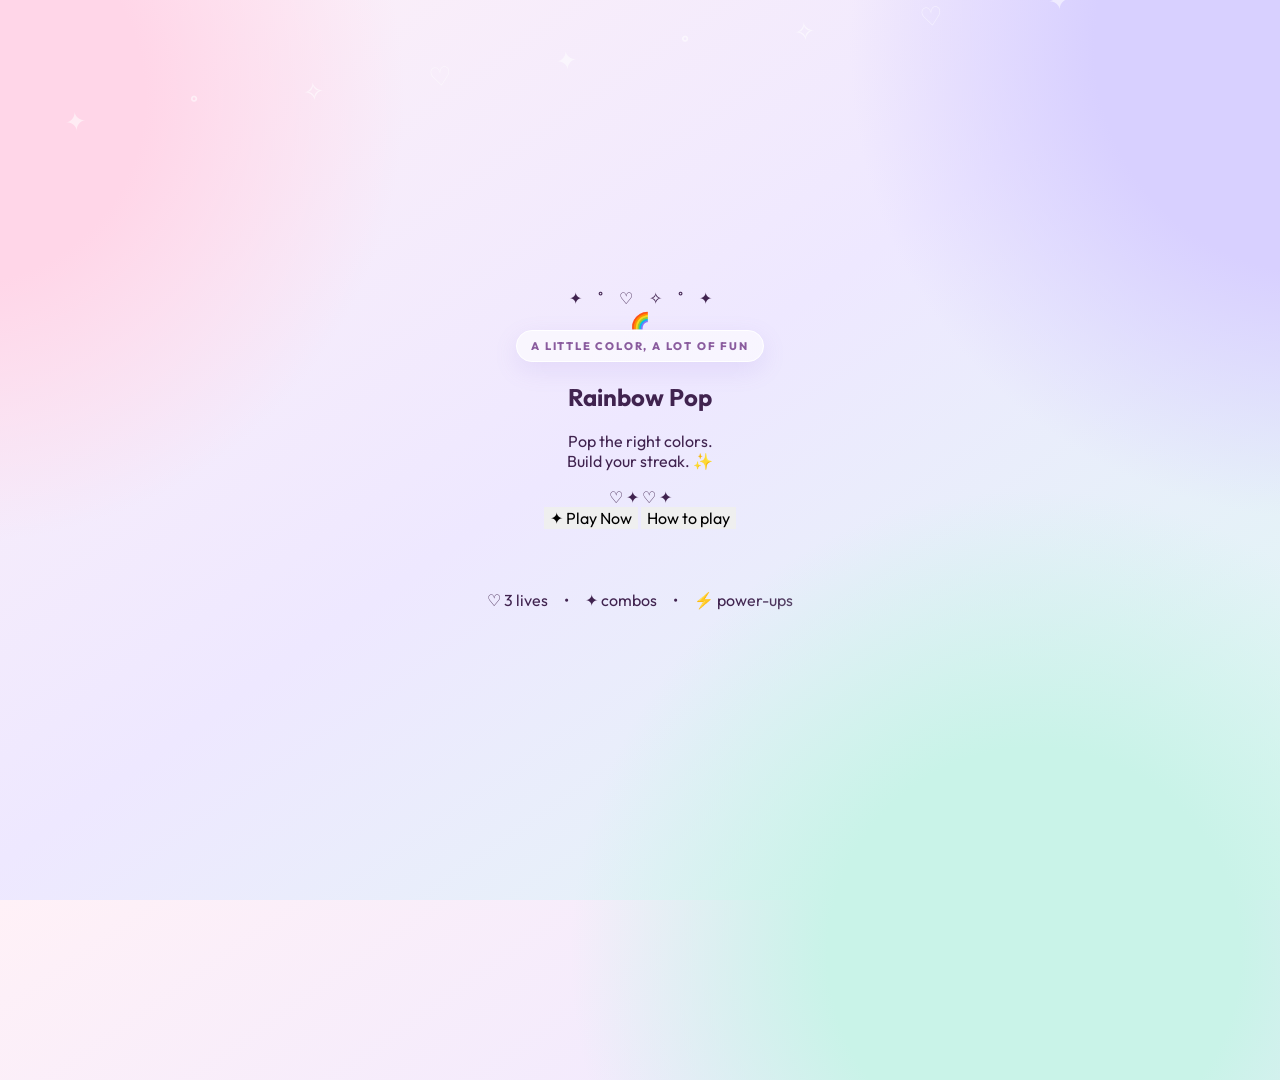
==== commit d13a7f63: "Simplify Rainbow Pop landing page into cute aesthetic design" ====
--- a/index.html
+++ b/index.html
@@ -1 +1,48 @@
-<!DOCTYPE html><html lang="en"><head><meta charset="UTF-8"><meta name="viewport" content="width=device-width,initial-scale=1.0"><meta name="theme-color" content="#f58bb7"><title>Rainbow Pop — Color Challenge</title><link rel="stylesheet" href="style.css?v=6"></head><body class="start-screen"><div class="home-shell"><section class="home-copy"><div class="eyebrow">✦ A LITTLE COLOR. A LOT OF FUN.</div><h1 class="game-title">🌈<br>RAINBOW<br>POP!</h1><p>Find the right color, build your streak, and see how far your reflexes can take you.</p><div class="home-buttons"><button class="primary-home" onclick="startGame()">✦ START PLAYING</button><button class="soft-home" onclick="showHowToPlay()">♡ HOW TO PLAY</button><button class="soft-home" onclick="showStats()">♧ MY STATS</button></div><div id="homeInfo" class="home-info"></div></section><section class="home-card" aria-label="Rainbow Pop preview"><div class="rainbow-arc"></div><div class="cute-balloon b1"></div><div class="cute-balloon b2"></div><div class="cute-balloon b3"></div><div class="cute-balloon b4"></div><div class="home-feature"><div class="feature"><strong>♡ 3 LIVES</strong><span>mistakes are okay</span></div><div class="feature"><strong>✦ COMBOS</strong><span>keep your streak alive</span></div><div class="feature"><strong>⚡ POWER-UPS</strong><span>play it your way</span></div></div></section></div><script>function startGame(){window.location.href='game.html'}function showHowToPlay(){document.getElementById('homeInfo').textContent='🎈 Pop only the target color • ❤️ You have 3 lives • 🔥 Build combos • ⚡ Save power-ups for tricky rounds • ⏱️ The pace starts gentle and gets harder.'}function showStats(){const score=localStorage.getItem('rainbowPopHighScore')||0;const badges=JSON.parse(localStorage.getItem('rainbowPopBadges')||'[]').length;document.getElementById('homeInfo').textContent=`✦ Best score ${score}  •  🏅 ${badges} badge${badges===1?'':'s'} unlocked`}</script></body></html>+<!DOCTYPE html>
+<html lang="en">
+<head>
+  <meta charset="UTF-8">
+  <meta name="viewport" content="width=device-width, initial-scale=1.0">
+  <meta name="theme-color" content="#f7d7e8">
+  <title>Rainbow Pop</title>
+  <link rel="stylesheet" href="style.css?v=7">
+</head>
+<body class="start-screen">
+  <main class="simple-home">
+    <div class="soft-glow glow-one"></div>
+    <div class="soft-glow glow-two"></div>
+    <div class="mini-sparkles">✦　˚　♡　✧　˚　✦</div>
+
+    <section class="welcome-card">
+      <div class="mini-rainbow">🌈</div>
+      <div class="eyebrow">A LITTLE COLOR, A LOT OF FUN</div>
+      <h1 class="simple-title">Rainbow Pop</h1>
+      <p class="simple-subtitle">Pop the right colors.<br>Build your streak. ✨</p>
+
+      <div class="simple-preview">
+        <span class="preview-balloon pb-pink">♡</span>
+        <span class="preview-balloon pb-lav">✦</span>
+        <span class="preview-balloon pb-mint">♡</span>
+        <span class="preview-balloon pb-yellow">✦</span>
+      </div>
+
+      <button class="play-button" onclick="startGame()">✦ Play Now</button>
+      <button class="how-button" onclick="showHowToPlay()">How to play</button>
+      <p id="homeInfo" class="home-info"></p>
+    </section>
+
+    <div class="tiny-note">♡ 3 lives　•　✦ combos　•　⚡ power-ups</div>
+  </main>
+
+  <script>
+    function startGame() {
+      window.location.href = 'game.html';
+    }
+
+    function showHowToPlay() {
+      document.getElementById('homeInfo').textContent =
+        'Pop only the target color • wrong pops cost a life • keep your streak alive ✨';
+    }
+  </script>
+</body>
+</html>
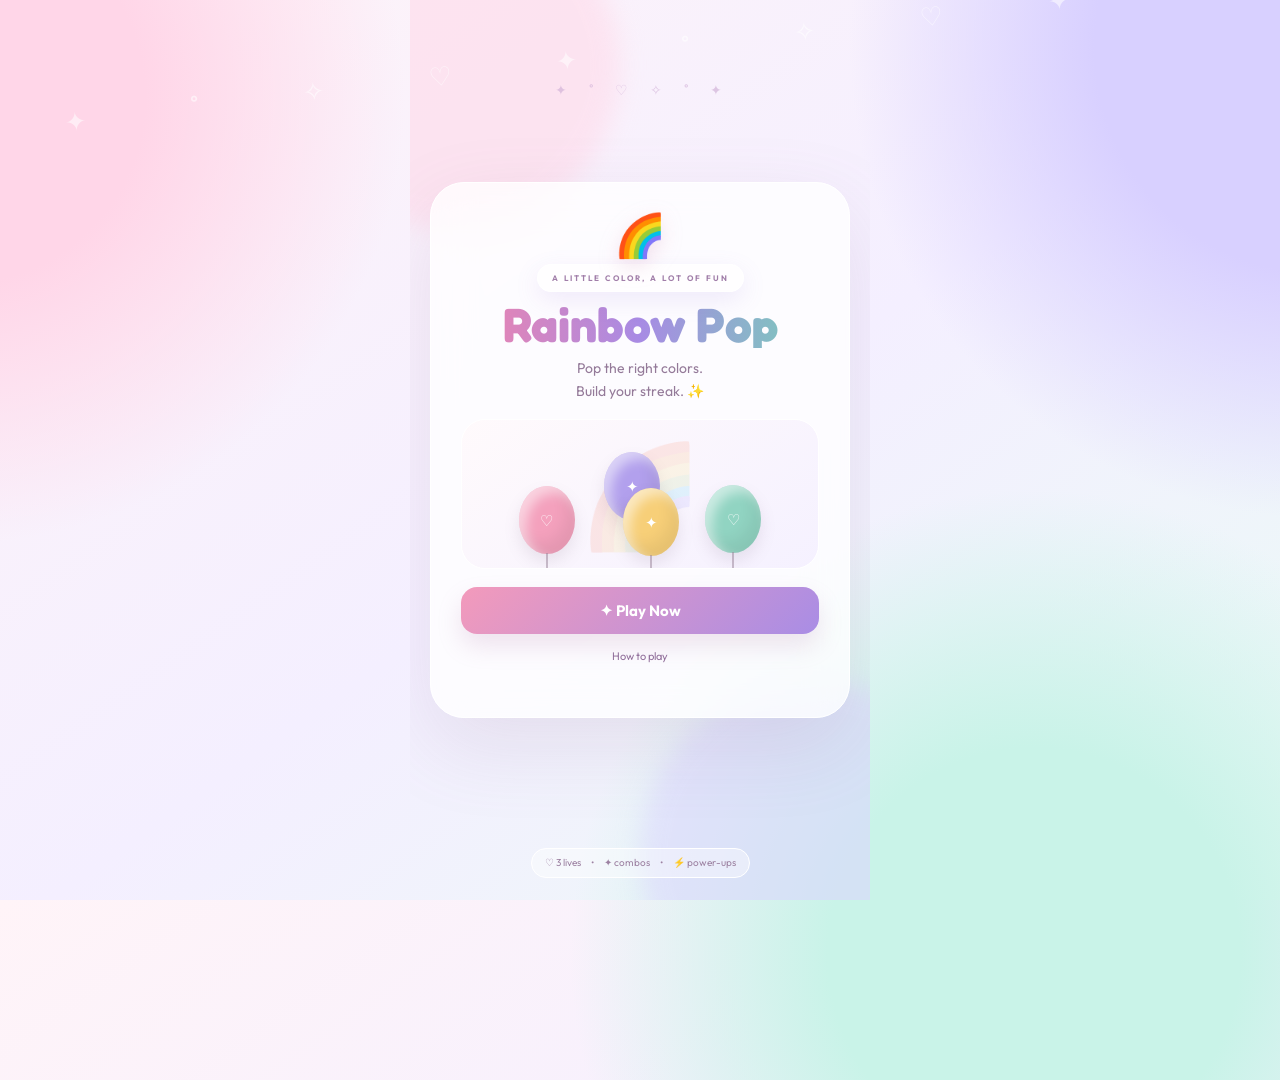
==== commit 75a36ad4: "Make Rainbow Pop first page simple cute and aesthetic" ====
--- a/index.html
+++ b/index.html
@@ -6,43 +6,38 @@
   <meta name="theme-color" content="#f7d7e8">
   <title>Rainbow Pop</title>
   <link rel="stylesheet" href="style.css?v=7">
+  <style>
+    html,body{margin:0;width:100%;min-height:100%;font-family:Outfit,Arial,sans-serif}
+    body.start-screen{overflow:hidden;background:linear-gradient(145deg,#fff4f8,#f4efff 52%,#eafaf6);color:#715879}
+    .simple-home{min-height:100vh;display:grid;place-items:center;position:relative;padding:20px;overflow:hidden}
+    .soft-glow{position:absolute;border-radius:50%;filter:blur(12px);opacity:.55;pointer-events:none}.glow-one{width:330px;height:330px;left:-120px;top:-100px;background:#ffd8e8}.glow-two{width:350px;height:350px;right:-120px;bottom:-130px;background:#ddd5ff}
+    .mini-sparkles{position:absolute;top:9%;left:50%;transform:translateX(-50%);color:#d3b4d9;font-size:14px;letter-spacing:4px;opacity:.7;animation:floatText 4s ease-in-out infinite}
+    .welcome-card{position:relative;width:min(420px,91vw);padding:31px 30px 25px;text-align:center;background:#ffffffc7;border:1px solid #fff;border-radius:34px;backdrop-filter:blur(20px);box-shadow:0 28px 80px #8d6a8d24;animation:cardIn .7s ease-out}
+    .mini-rainbow{font-size:42px;line-height:1;margin-bottom:8px;animation:floatEmoji 3s ease-in-out infinite;filter:drop-shadow(0 7px 10px #d39bbb44)}
+    .eyebrow{font-size:8px;letter-spacing:2px;font-weight:700;color:#a17ea9}.simple-title{font:700 48px/1 Fredoka,Arial,sans-serif;margin:8px 0;background:linear-gradient(90deg,#ef83ad,#a88be4,#78cdb9);-webkit-background-clip:text;background-clip:text;color:transparent}.simple-subtitle{font-size:14px;line-height:1.6;color:#947a99;margin:9px 0 17px}
+    .simple-preview{height:150px;position:relative;margin:0 auto 18px;border-radius:24px;background:linear-gradient(145deg,#fffafc,#f5f1ff);border:1px solid #fff;overflow:hidden}.simple-preview:before{content:'🌈';position:absolute;left:50%;top:50%;transform:translate(-50%,-50%);font-size:100px;opacity:.1}
+    .preview-balloon{position:absolute;width:56px;height:68px;border-radius:50%;display:grid;place-items:center;color:#fff;font-size:15px;box-shadow:inset 7px 7px 12px #fff8,inset -8px -10px 15px #0001,0 8px 16px #7b5e7b22;animation:balloonFloat 3s ease-in-out infinite}.preview-balloon:after{content:'';position:absolute;bottom:-18px;width:2px;height:19px;background:#9d899e88}.pb-pink{background:#f4a1bd;left:16%;top:45%}.pb-lav{background:#b2a0ed;left:40%;top:22%;animation-delay:-1s}.pb-mint{background:#91d4c2;right:16%;top:44%;animation-delay:-1.8s}.pb-yellow{background:#f7cf78;right:39%;bottom:8%;animation-delay:-2.5s}
+    .play-button{width:100%;padding:14px;border-radius:16px;background:linear-gradient(135deg,#f39abb,#a98de5);color:#fff;font-weight:700;font-size:15px;box-shadow:0 12px 25px #b47ba933;transition:.25s}.play-button:hover{transform:translateY(-3px);box-shadow:0 17px 30px #b47ba944}.how-button{margin-top:8px;padding:7px 15px;border-radius:99px;background:transparent;color:#92709c;font-size:11px}.how-button:hover{background:#fff8}.home-info{min-height:15px;margin:7px 0 0;color:#9b7ca2;font-size:10px;line-height:1.5}.tiny-note{position:absolute;bottom:22px;color:#9d82a2;font-size:10px;background:#ffffff66;padding:7px 13px;border-radius:99px;border:1px solid #fff}
+    @keyframes cardIn{from{opacity:0;transform:translateY(16px) scale(.98)}to{opacity:1;transform:none}}@keyframes floatText{50%{transform:translateX(-50%) translateY(-5px)}}@keyframes floatEmoji{50%{transform:translateY(-5px) rotate(2deg)}}@keyframes balloonFloat{0%,100%{transform:translateY(0) rotate(-1deg)}50%{transform:translateY(-7px) rotate(2deg)}}
+    @media(max-width:600px){.welcome-card{padding:27px 20px 22px}.simple-title{font-size:42px}.simple-preview{height:135px}.tiny-note{font-size:8px;bottom:12px}}
+  </style>
 </head>
 <body class="start-screen">
   <main class="simple-home">
-    <div class="soft-glow glow-one"></div>
-    <div class="soft-glow glow-two"></div>
+    <div class="soft-glow glow-one"></div><div class="soft-glow glow-two"></div>
     <div class="mini-sparkles">✦　˚　♡　✧　˚　✦</div>
-
     <section class="welcome-card">
       <div class="mini-rainbow">🌈</div>
       <div class="eyebrow">A LITTLE COLOR, A LOT OF FUN</div>
       <h1 class="simple-title">Rainbow Pop</h1>
       <p class="simple-subtitle">Pop the right colors.<br>Build your streak. ✨</p>
-
-      <div class="simple-preview">
-        <span class="preview-balloon pb-pink">♡</span>
-        <span class="preview-balloon pb-lav">✦</span>
-        <span class="preview-balloon pb-mint">♡</span>
-        <span class="preview-balloon pb-yellow">✦</span>
-      </div>
-
+      <div class="simple-preview"><span class="preview-balloon pb-pink">♡</span><span class="preview-balloon pb-lav">✦</span><span class="preview-balloon pb-mint">♡</span><span class="preview-balloon pb-yellow">✦</span></div>
       <button class="play-button" onclick="startGame()">✦ Play Now</button>
       <button class="how-button" onclick="showHowToPlay()">How to play</button>
       <p id="homeInfo" class="home-info"></p>
     </section>
-
     <div class="tiny-note">♡ 3 lives　•　✦ combos　•　⚡ power-ups</div>
   </main>
-
-  <script>
-    function startGame() {
-      window.location.href = 'game.html';
-    }
-
-    function showHowToPlay() {
-      document.getElementById('homeInfo').textContent =
-        'Pop only the target color • wrong pops cost a life • keep your streak alive ✨';
-    }
-  </script>
+  <script>function startGame(){window.location.href='game.html'}function showHowToPlay(){document.getElementById('homeInfo').textContent='Pop the target color • wrong pops cost a life • keep your streak alive ✨'}</script>
 </body>
 </html>
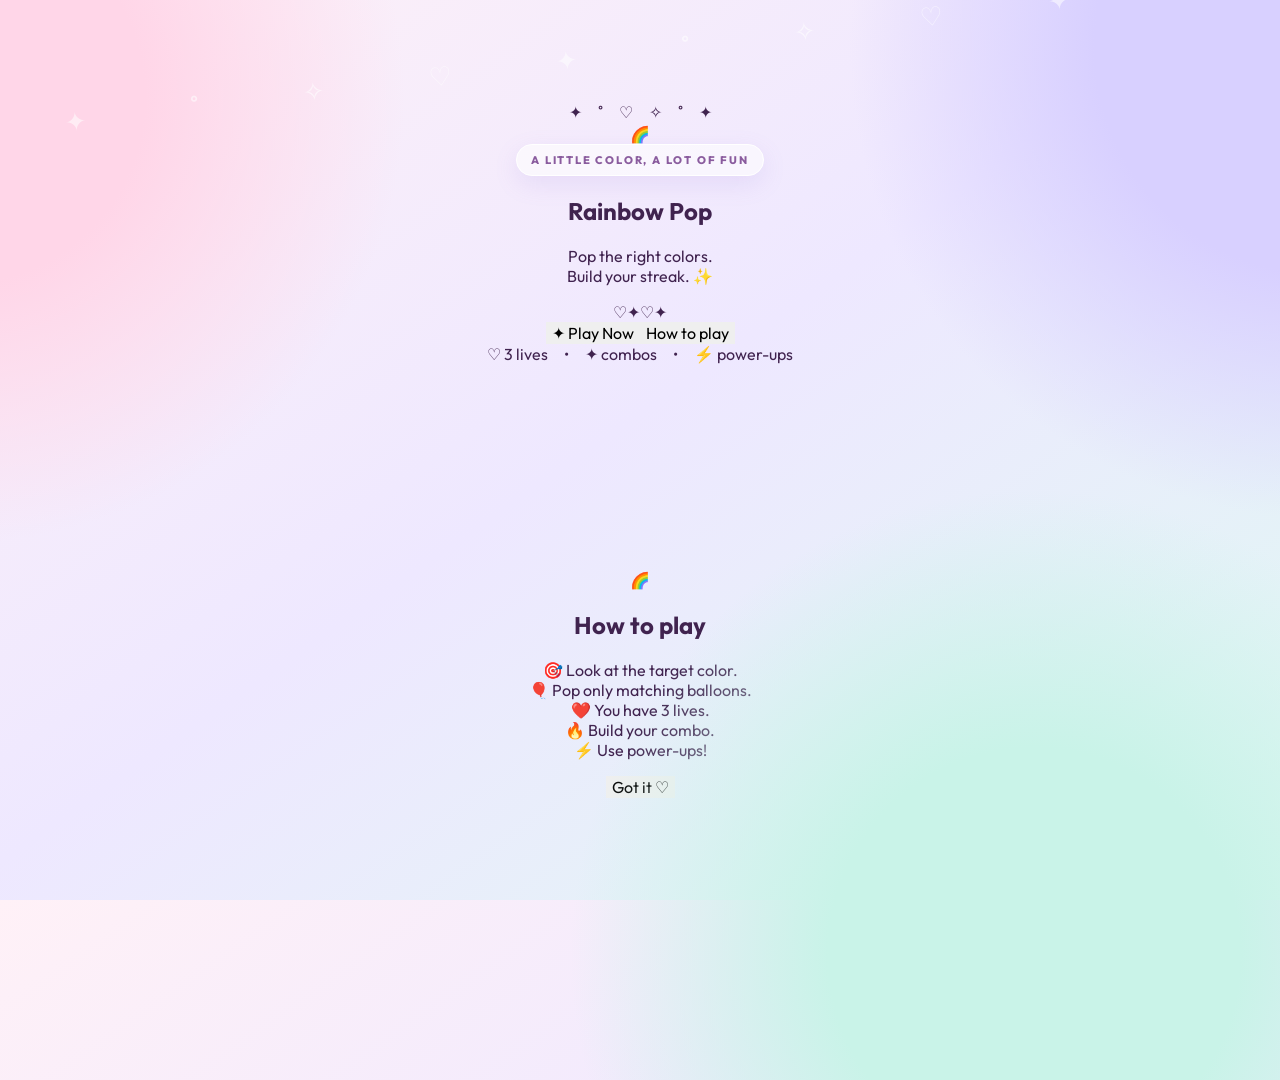
==== commit a5222050: "Fix Play Now navigation with direct click handler" ====
--- a/index.html
+++ b/index.html
@@ -1,43 +1,2 @@
 <!DOCTYPE html>
-<html lang="en">
-<head>
-  <meta charset="UTF-8">
-  <meta name="viewport" content="width=device-width, initial-scale=1.0">
-  <meta name="theme-color" content="#f7d7e8">
-  <title>Rainbow Pop</title>
-  <link rel="stylesheet" href="style.css?v=7">
-  <style>
-    html,body{margin:0;width:100%;min-height:100%;font-family:Outfit,Arial,sans-serif}
-    body.start-screen{overflow:hidden;background:linear-gradient(145deg,#fff4f8,#f4efff 52%,#eafaf6);color:#715879}
-    .simple-home{min-height:100vh;display:grid;place-items:center;position:relative;padding:20px;overflow:hidden}
-    .soft-glow{position:absolute;border-radius:50%;filter:blur(12px);opacity:.55;pointer-events:none}.glow-one{width:330px;height:330px;left:-120px;top:-100px;background:#ffd8e8}.glow-two{width:350px;height:350px;right:-120px;bottom:-130px;background:#ddd5ff}
-    .mini-sparkles{position:absolute;top:9%;left:50%;transform:translateX(-50%);color:#d3b4d9;font-size:14px;letter-spacing:4px;opacity:.7;animation:floatText 4s ease-in-out infinite}
-    .welcome-card{position:relative;width:min(420px,91vw);padding:31px 30px 25px;text-align:center;background:#ffffffc7;border:1px solid #fff;border-radius:34px;backdrop-filter:blur(20px);box-shadow:0 28px 80px #8d6a8d24;animation:cardIn .7s ease-out}
-    .mini-rainbow{font-size:42px;line-height:1;margin-bottom:8px;animation:floatEmoji 3s ease-in-out infinite;filter:drop-shadow(0 7px 10px #d39bbb44)}
-    .eyebrow{font-size:8px;letter-spacing:2px;font-weight:700;color:#a17ea9}.simple-title{font:700 48px/1 Fredoka,Arial,sans-serif;margin:8px 0;background:linear-gradient(90deg,#ef83ad,#a88be4,#78cdb9);-webkit-background-clip:text;background-clip:text;color:transparent}.simple-subtitle{font-size:14px;line-height:1.6;color:#947a99;margin:9px 0 17px}
-    .simple-preview{height:150px;position:relative;margin:0 auto 18px;border-radius:24px;background:linear-gradient(145deg,#fffafc,#f5f1ff);border:1px solid #fff;overflow:hidden}.simple-preview:before{content:'🌈';position:absolute;left:50%;top:50%;transform:translate(-50%,-50%);font-size:100px;opacity:.1}
-    .preview-balloon{position:absolute;width:56px;height:68px;border-radius:50%;display:grid;place-items:center;color:#fff;font-size:15px;box-shadow:inset 7px 7px 12px #fff8,inset -8px -10px 15px #0001,0 8px 16px #7b5e7b22;animation:balloonFloat 3s ease-in-out infinite}.preview-balloon:after{content:'';position:absolute;bottom:-18px;width:2px;height:19px;background:#9d899e88}.pb-pink{background:#f4a1bd;left:16%;top:45%}.pb-lav{background:#b2a0ed;left:40%;top:22%;animation-delay:-1s}.pb-mint{background:#91d4c2;right:16%;top:44%;animation-delay:-1.8s}.pb-yellow{background:#f7cf78;right:39%;bottom:8%;animation-delay:-2.5s}
-    .play-button{width:100%;padding:14px;border-radius:16px;background:linear-gradient(135deg,#f39abb,#a98de5);color:#fff;font-weight:700;font-size:15px;box-shadow:0 12px 25px #b47ba933;transition:.25s}.play-button:hover{transform:translateY(-3px);box-shadow:0 17px 30px #b47ba944}.how-button{margin-top:8px;padding:7px 15px;border-radius:99px;background:transparent;color:#92709c;font-size:11px}.how-button:hover{background:#fff8}.home-info{min-height:15px;margin:7px 0 0;color:#9b7ca2;font-size:10px;line-height:1.5}.tiny-note{position:absolute;bottom:22px;color:#9d82a2;font-size:10px;background:#ffffff66;padding:7px 13px;border-radius:99px;border:1px solid #fff}
-    @keyframes cardIn{from{opacity:0;transform:translateY(16px) scale(.98)}to{opacity:1;transform:none}}@keyframes floatText{50%{transform:translateX(-50%) translateY(-5px)}}@keyframes floatEmoji{50%{transform:translateY(-5px) rotate(2deg)}}@keyframes balloonFloat{0%,100%{transform:translateY(0) rotate(-1deg)}50%{transform:translateY(-7px) rotate(2deg)}}
-    @media(max-width:600px){.welcome-card{padding:27px 20px 22px}.simple-title{font-size:42px}.simple-preview{height:135px}.tiny-note{font-size:8px;bottom:12px}}
-  </style>
-</head>
-<body class="start-screen">
-  <main class="simple-home">
-    <div class="soft-glow glow-one"></div><div class="soft-glow glow-two"></div>
-    <div class="mini-sparkles">✦　˚　♡　✧　˚　✦</div>
-    <section class="welcome-card">
-      <div class="mini-rainbow">🌈</div>
-      <div class="eyebrow">A LITTLE COLOR, A LOT OF FUN</div>
-      <h1 class="simple-title">Rainbow Pop</h1>
-      <p class="simple-subtitle">Pop the right colors.<br>Build your streak. ✨</p>
-      <div class="simple-preview"><span class="preview-balloon pb-pink">♡</span><span class="preview-balloon pb-lav">✦</span><span class="preview-balloon pb-mint">♡</span><span class="preview-balloon pb-yellow">✦</span></div>
-      <button class="play-button" onclick="startGame()">✦ Play Now</button>
-      <button class="how-button" onclick="showHowToPlay()">How to play</button>
-      <p id="homeInfo" class="home-info"></p>
-    </section>
-    <div class="tiny-note">♡ 3 lives　•　✦ combos　•　⚡ power-ups</div>
-  </main>
-  <script>function startGame(){window.location.href='game.html'}function showHowToPlay(){document.getElementById('homeInfo').textContent='Pop the target color • wrong pops cost a life • keep your streak alive ✨'}</script>
-</body>
-</html>
+<html lang="en"><head><meta charset="UTF-8"><meta name="viewport" content="width=device-width,initial-scale=1.0"><title>Rainbow Pop</title><link rel="stylesheet" href="./style.css?v=10"></head><body class="start-screen"><main class="simple-home"><div class="soft-glow glow-one"></div><div class="soft-glow glow-two"></div><div class="mini-sparkles">✦　˚　♡　✧　˚　✦</div><section class="welcome-card"><div class="mini-rainbow">🌈</div><div class="eyebrow">A LITTLE COLOR, A LOT OF FUN</div><h1 class="simple-title">Rainbow Pop</h1><p class="simple-subtitle">Pop the right colors.<br>Build your streak. ✨</p><div class="simple-preview"><span class="preview-balloon pb-pink">♡</span><span class="preview-balloon pb-lav">✦</span><span class="preview-balloon pb-mint">♡</span><span class="preview-balloon pb-yellow">✦</span></div><button type="button" id="playButton" class="play-button">✦ Play Now</button><button type="button" id="howButton" class="how-button">How to play</button></section><div class="tiny-note">♡ 3 lives　•　✦ combos　•　⚡ power-ups</div></main><div id="howOverlay" class="how-overlay" aria-hidden="true"><div class="how-card"><div class="how-icon">🌈</div><h2>How to play</h2><p>🎯 Look at the target color.<br>🎈 Pop only matching balloons.<br>❤️ You have 3 lives.<br>🔥 Build your combo.<br>⚡ Use power-ups!</p><button type="button" id="closeHow" class="close-how">Got it ♡</button></div></div><script>const playButton=document.getElementById('playButton');const howButton=document.getElementById('howButton');const closeHow=document.getElementById('closeHow');const howOverlay=document.getElementById('howOverlay');playButton.onclick=function(){location.href='game.html';};howButton.onclick=function(){howOverlay.classList.add('show');};closeHow.onclick=function(){howOverlay.classList.remove('show');};howOverlay.onclick=function(e){if(e.target===howOverlay)howOverlay.classList.remove('show');};</script></body></html>
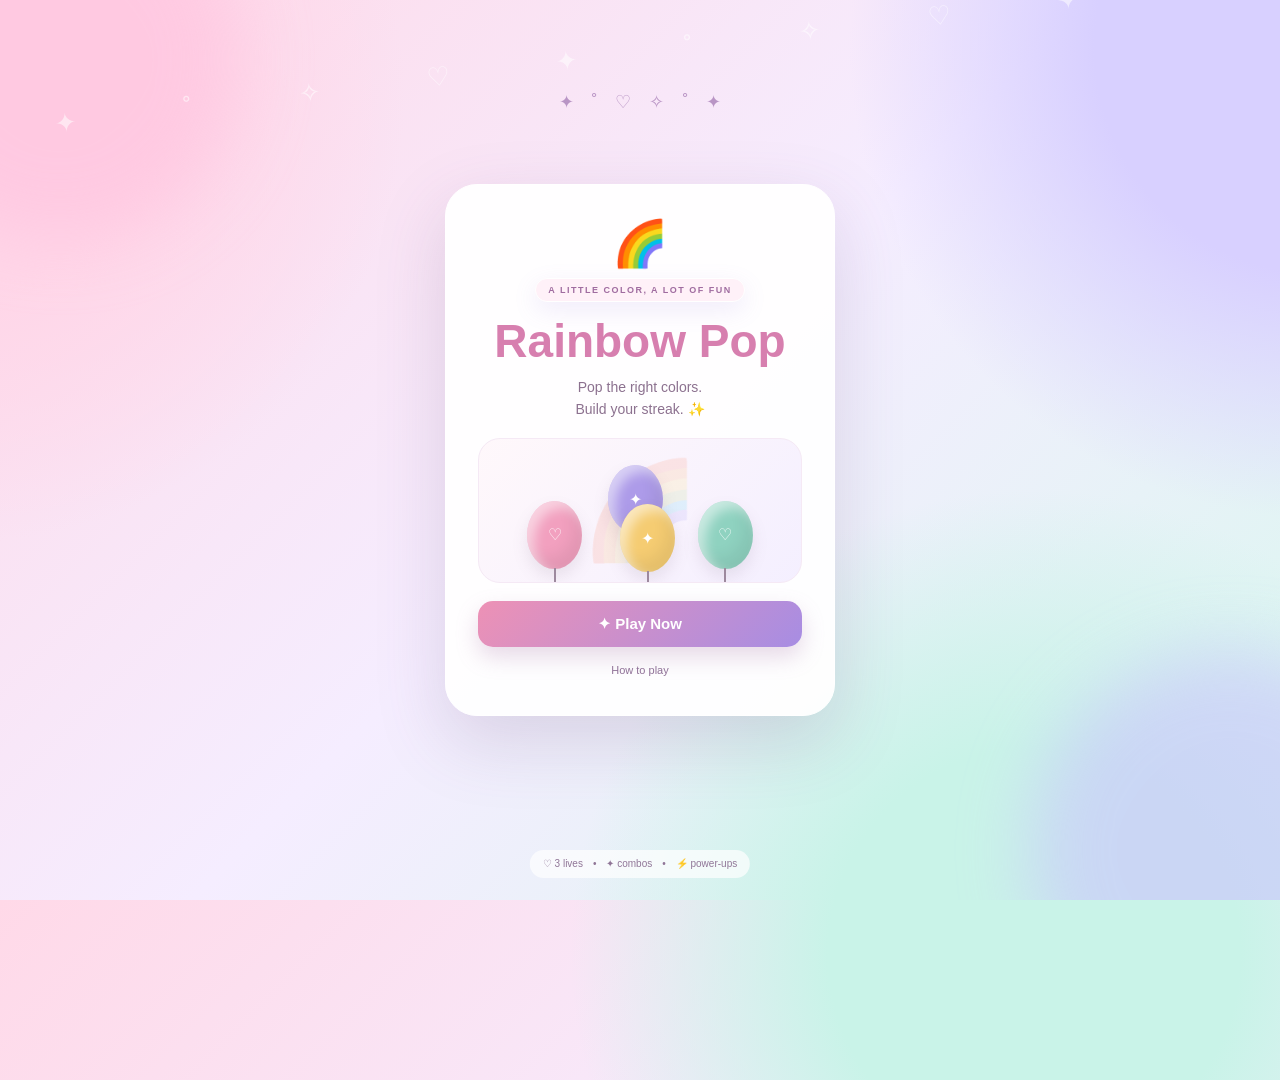
==== commit f772358a: "Repair Rainbow Pop homepage layout and force correct styles" ====
--- a/index.html
+++ b/index.html
@@ -1,2 +1,3 @@
-<!DOCTYPE html>
-<html lang="en"><head><meta charset="UTF-8"><meta name="viewport" content="width=device-width,initial-scale=1.0"><title>Rainbow Pop</title><link rel="stylesheet" href="./style.css?v=10"></head><body class="start-screen"><main class="simple-home"><div class="soft-glow glow-one"></div><div class="soft-glow glow-two"></div><div class="mini-sparkles">✦　˚　♡　✧　˚　✦</div><section class="welcome-card"><div class="mini-rainbow">🌈</div><div class="eyebrow">A LITTLE COLOR, A LOT OF FUN</div><h1 class="simple-title">Rainbow Pop</h1><p class="simple-subtitle">Pop the right colors.<br>Build your streak. ✨</p><div class="simple-preview"><span class="preview-balloon pb-pink">♡</span><span class="preview-balloon pb-lav">✦</span><span class="preview-balloon pb-mint">♡</span><span class="preview-balloon pb-yellow">✦</span></div><button type="button" id="playButton" class="play-button">✦ Play Now</button><button type="button" id="howButton" class="how-button">How to play</button></section><div class="tiny-note">♡ 3 lives　•　✦ combos　•　⚡ power-ups</div></main><div id="howOverlay" class="how-overlay" aria-hidden="true"><div class="how-card"><div class="how-icon">🌈</div><h2>How to play</h2><p>🎯 Look at the target color.<br>🎈 Pop only matching balloons.<br>❤️ You have 3 lives.<br>🔥 Build your combo.<br>⚡ Use power-ups!</p><button type="button" id="closeHow" class="close-how">Got it ♡</button></div></div><script>const playButton=document.getElementById('playButton');const howButton=document.getElementById('howButton');const closeHow=document.getElementById('closeHow');const howOverlay=document.getElementById('howOverlay');playButton.onclick=function(){location.href='game.html';};howButton.onclick=function(){howOverlay.classList.add('show');};closeHow.onclick=function(){howOverlay.classList.remove('show');};howOverlay.onclick=function(e){if(e.target===howOverlay)howOverlay.classList.remove('show');};</script></body></html>+<!DOCTYPE html><html lang="en"><head><meta charset="UTF-8"><meta name="viewport" content="width=device-width,initial-scale=1.0"><title>Rainbow Pop</title><link rel="stylesheet" href="./style.css?v=11"><style>
+html,body{margin:0!important;width:100%!important;height:100%!important}body.start-screen{font-family:Arial,sans-serif!important;overflow:hidden!important;background:linear-gradient(135deg,#ffd9e8,#f5edff 50%,#d9f7ef)!important;color:#6b4b78!important}.simple-home{width:100vw!important;height:100vh!important;display:flex!important;align-items:center!important;justify-content:center!important;position:relative!important;overflow:hidden!important}.soft-glow{position:absolute!important;border-radius:50%!important;filter:blur(35px)!important;pointer-events:none!important}.glow-one{width:360px!important;height:360px!important;left:-120px!important;top:-120px!important;background:#ffc4df!important;opacity:.7!important}.glow-two{width:400px!important;height:400px!important;right:-150px!important;bottom:-150px!important;background:#cbc0ff!important;opacity:.55!important}.mini-sparkles{position:absolute!important;top:10vh!important;left:50%!important;transform:translateX(-50%)!important;color:#b995c5!important;font-size:18px!important;z-index:2!important}.welcome-card{position:relative!important;z-index:5!important;width:390px!important;max-width:86vw!important;padding:32px!important;text-align:center!important;background:rgba(255,255,255,.96)!important;border:1px solid #fff!important;border-radius:32px!important;box-shadow:0 25px 70px rgba(104,75,120,.18)!important}.mini-rainbow{font-size:45px!important;margin-bottom:8px!important}.eyebrow{display:inline-block!important;padding:6px 12px!important;border-radius:50px!important;background:#fff1f8!important;color:#a06da0!important;font-size:9px!important;font-weight:700!important;letter-spacing:1.5px!important}.simple-title{font-family:Arial,sans-serif!important;font-size:46px!important;font-weight:800!important;margin:12px 0 8px!important;color:#d77faf!important;background:none!important;-webkit-text-fill-color:#d77faf!important}.simple-subtitle{font-size:14px!important;line-height:1.6!important;color:#8c718f!important;margin:0 0 18px!important}.simple-preview{position:relative!important;height:145px!important;margin:0 0 18px!important;border-radius:22px!important;overflow:hidden!important;background:linear-gradient(135deg,#fff8fb,#f4efff)!important;border:1px solid #f5e9f5!important}.simple-preview:before{content:'🌈'!important;position:absolute!important;left:50%!important;top:50%!important;transform:translate(-50%,-50%)!important;font-size:95px!important;opacity:.1!important}.preview-balloon{position:absolute!important;width:55px!important;height:68px!important;border-radius:50%!important;display:grid!important;place-items:center!important;color:#fff!important;box-shadow:inset 7px 7px 12px #fff8,inset -8px -10px 15px #0001,0 8px 16px #7b5e7b22!important}.preview-balloon:after{content:''!important;position:absolute!important;bottom:-18px!important;width:2px!important;height:19px!important;background:#9d899e!important}.pb-pink{background:#f2a0bf!important;left:15%!important;top:43%!important}.pb-lav{background:#ad9be9!important;left:40%!important;top:18%!important}.pb-mint{background:#8fd2c0!important;right:15%!important;top:43%!important}.pb-yellow{background:#f5cc72!important;right:39%!important;bottom:7%!important}.play-button{display:block!important;width:100%!important;padding:14px!important;border:0!important;border-radius:15px!important;background:linear-gradient(135deg,#ed91b5,#a78de3)!important;color:#fff!important;font-size:15px!important;font-weight:700!important;cursor:pointer!important;box-shadow:0 10px 22px #a774a544!important}.how-button{display:inline-block!important;margin-top:10px!important;padding:7px 14px!important;border:0!important;background:transparent!important;color:#8f7197!important;font-size:11px!important;cursor:pointer!important}.tiny-note{position:absolute!important;bottom:22px!important;left:50%!important;transform:translateX(-50%)!important;color:#907697!important;font-size:10px!important;background:#ffffffb3!important;padding:7px 13px!important;border-radius:50px!important;white-space:nowrap!important;z-index:5!important}.how-overlay{position:fixed!important;inset:0!important;z-index:9999!important;display:flex!important;align-items:center!important;justify-content:center!important;background:#4a335666!important;opacity:0!important;visibility:hidden!important;pointer-events:none!important;transition:.2s!important}.how-overlay.show{opacity:1!important;visibility:visible!important;pointer-events:auto!important}.how-card{width:330px!important;max-width:85vw!important;padding:28px!important;background:#fffaff!important;border-radius:28px!important;text-align:center!important;box-shadow:0 25px 70px #462d503f!important}.how-icon{font-size:38px!important}.how-card h2{font-size:27px!important;margin:8px 0!important;color:#754f80!important}.how-card p{font-size:13px!important;line-height:1.8!important;color:#856c8c!important}.close-how{padding:10px 22px!important;border:0!important;border-radius:50px!important;background:linear-gradient(135deg,#ed91b5,#a78de3)!important;color:#fff!important;font-weight:700!important;cursor:pointer!important}@media(max-width:600px){.welcome-card{padding:25px!important}.simple-title{font-size:40px!important}}
+</style></head><body class="start-screen"><main class="simple-home"><div class="soft-glow glow-one"></div><div class="soft-glow glow-two"></div><div class="mini-sparkles">✦　˚　♡　✧　˚　✦</div><section class="welcome-card"><div class="mini-rainbow">🌈</div><div class="eyebrow">A LITTLE COLOR, A LOT OF FUN</div><h1 class="simple-title">Rainbow Pop</h1><p class="simple-subtitle">Pop the right colors.<br>Build your streak. ✨</p><div class="simple-preview"><span class="preview-balloon pb-pink">♡</span><span class="preview-balloon pb-lav">✦</span><span class="preview-balloon pb-mint">♡</span><span class="preview-balloon pb-yellow">✦</span></div><button type="button" id="playButton" class="play-button">✦ Play Now</button><button type="button" id="howButton" class="how-button">How to play</button></section><div class="tiny-note">♡ 3 lives　•　✦ combos　•　⚡ power-ups</div></main><div id="howOverlay" class="how-overlay"><div class="how-card"><div class="how-icon">🌈</div><h2>How to play</h2><p>🎯 Look at the target color.<br>🎈 Pop only matching balloons.<br>❤️ You have 3 lives.<br>🔥 Build your combo.<br>⚡ Use power-ups!</p><button type="button" id="closeHow" class="close-how">Got it ♡</button></div></div><script>document.getElementById('playButton').onclick=()=>window.location.assign('./game.html');document.getElementById('howButton').onclick=()=>document.getElementById('howOverlay').classList.add('show');document.getElementById('closeHow').onclick=()=>document.getElementById('howOverlay').classList.remove('show');document.getElementById('howOverlay').onclick=e=>{if(e.target.id==='howOverlay')e.currentTarget.classList.remove('show')};</script></body></html>
